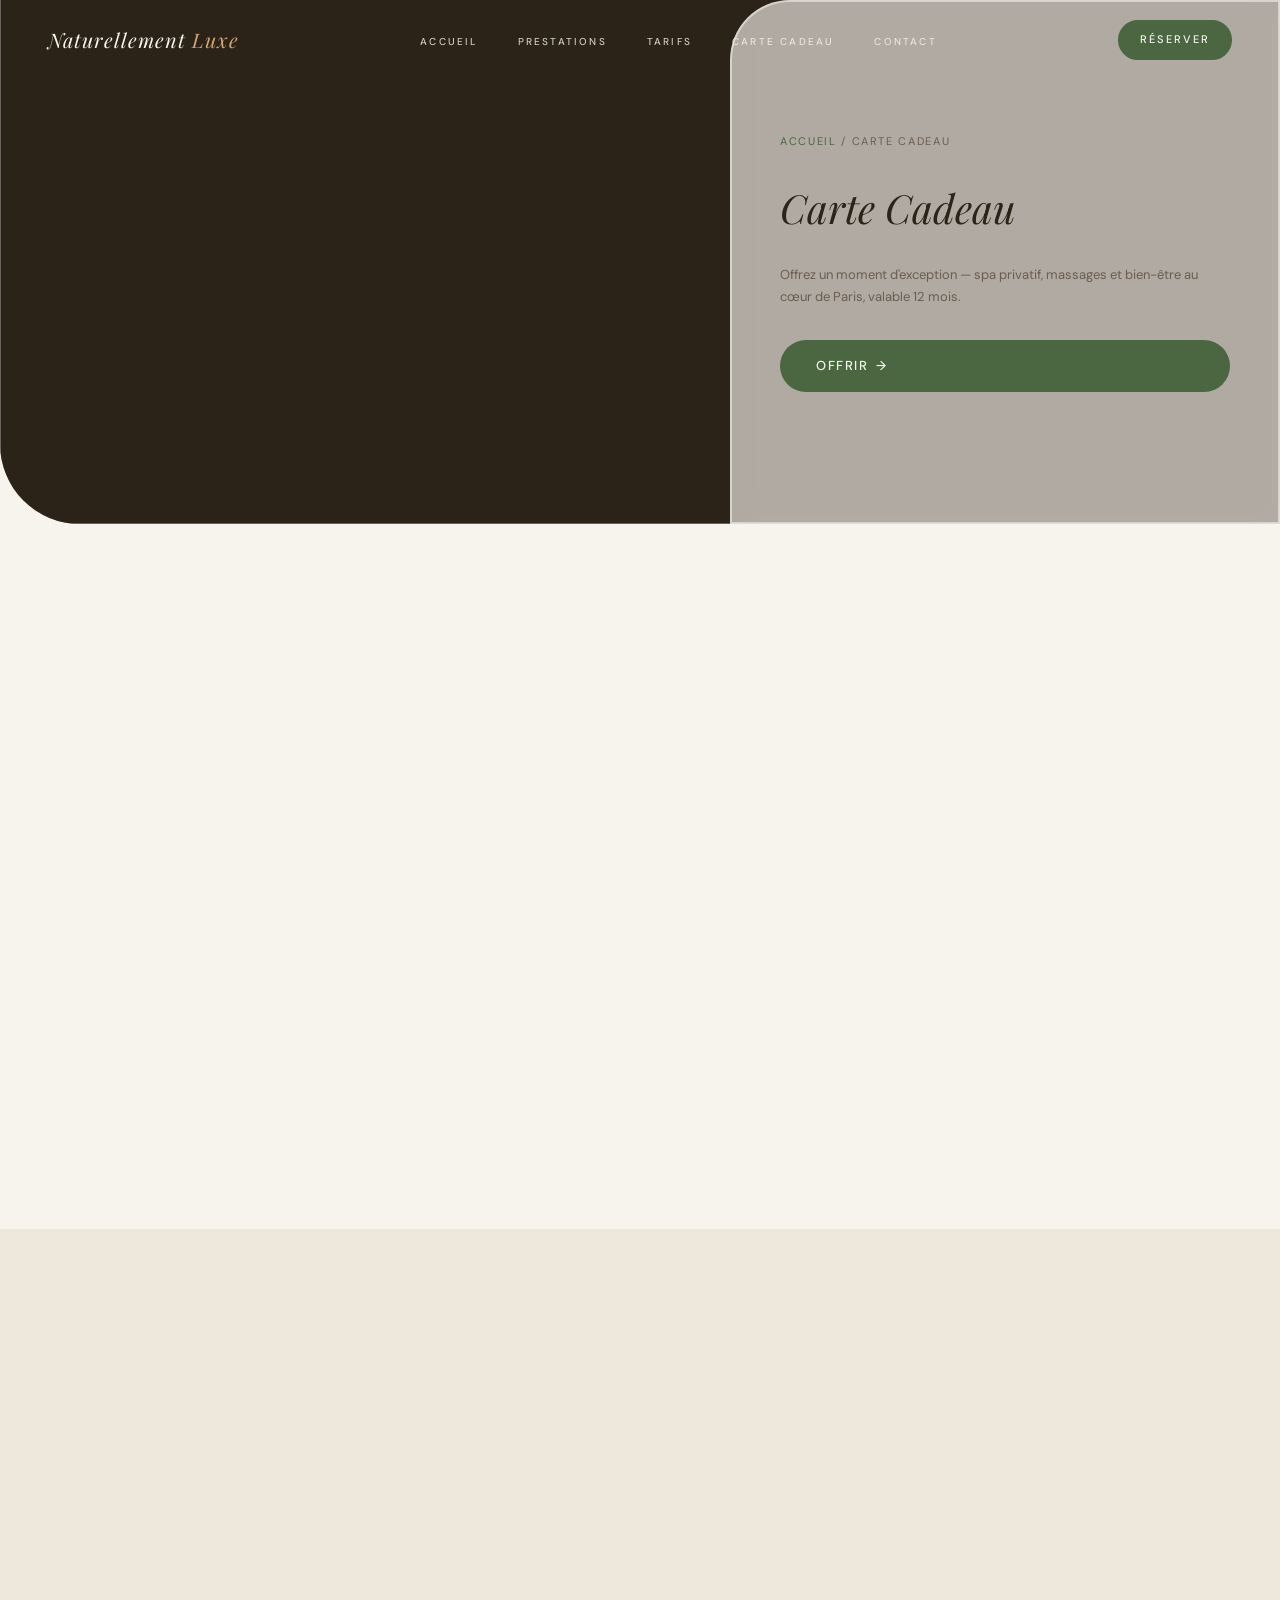
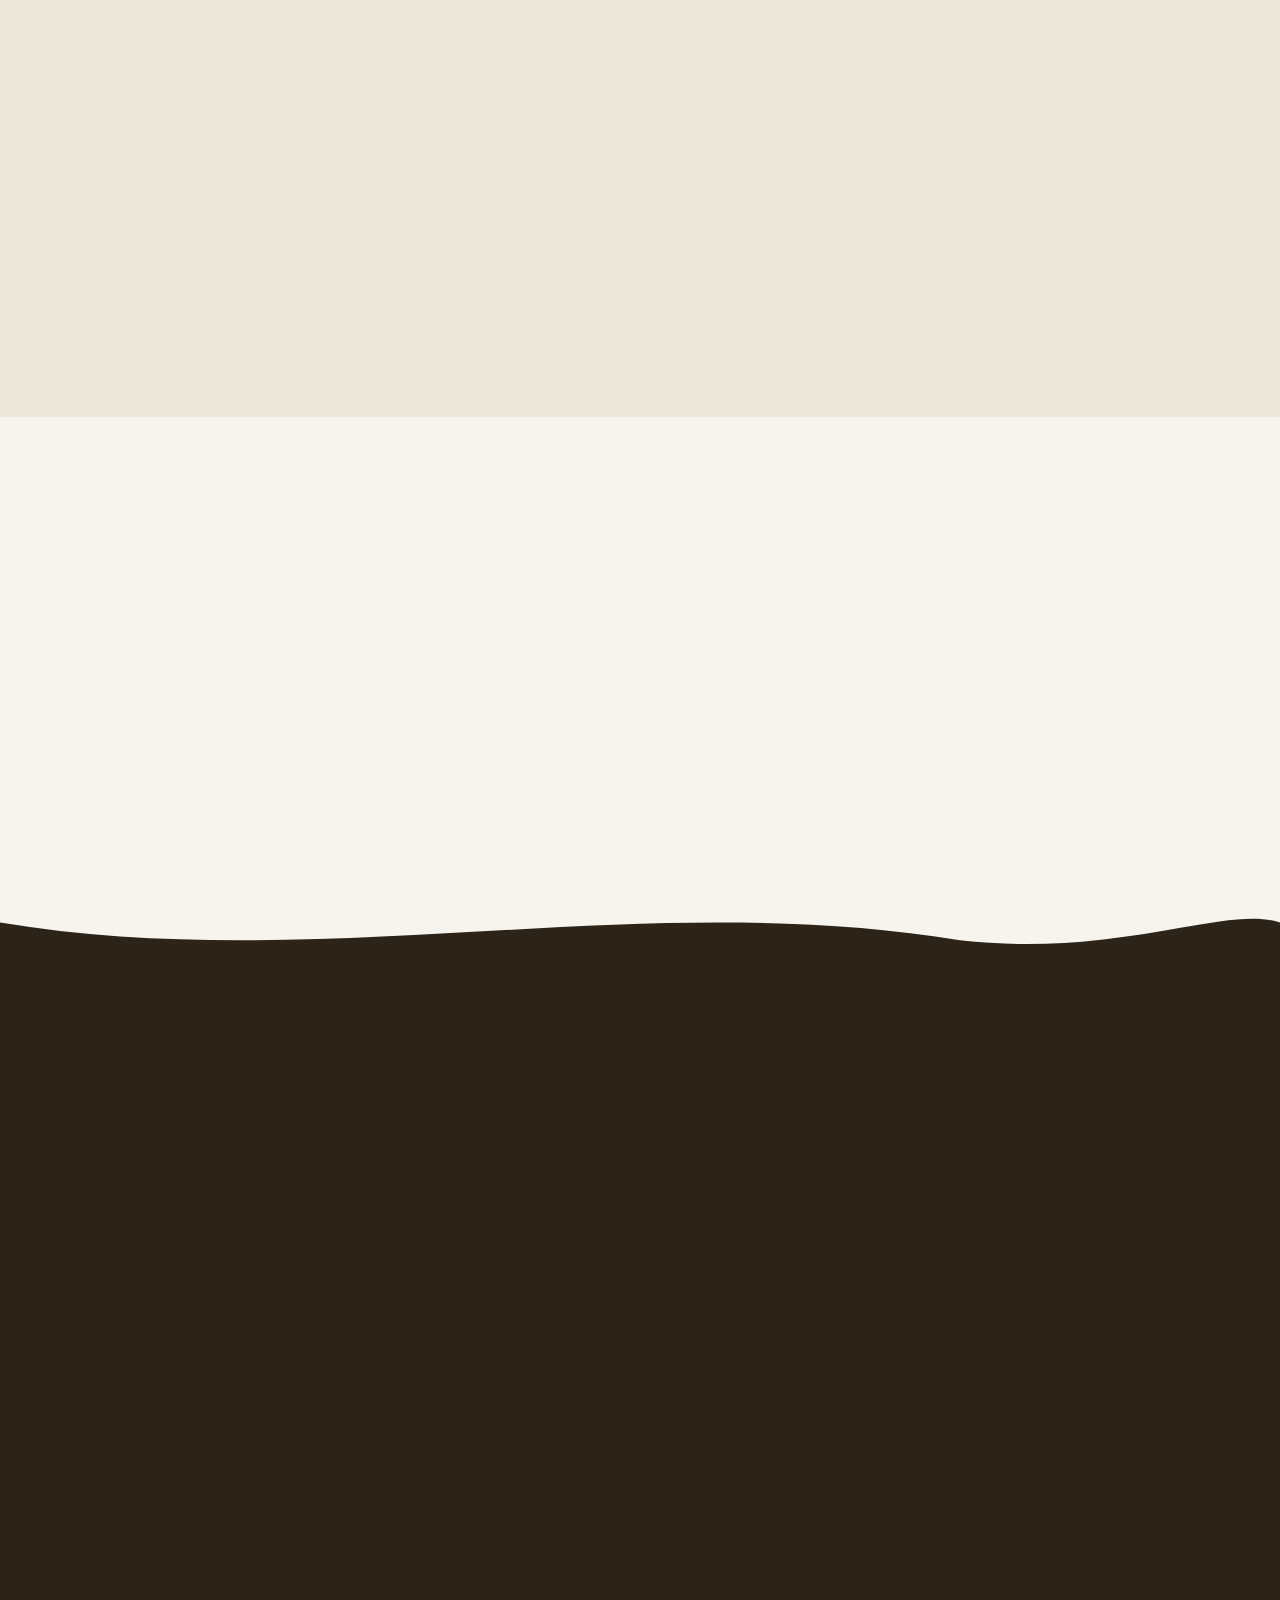
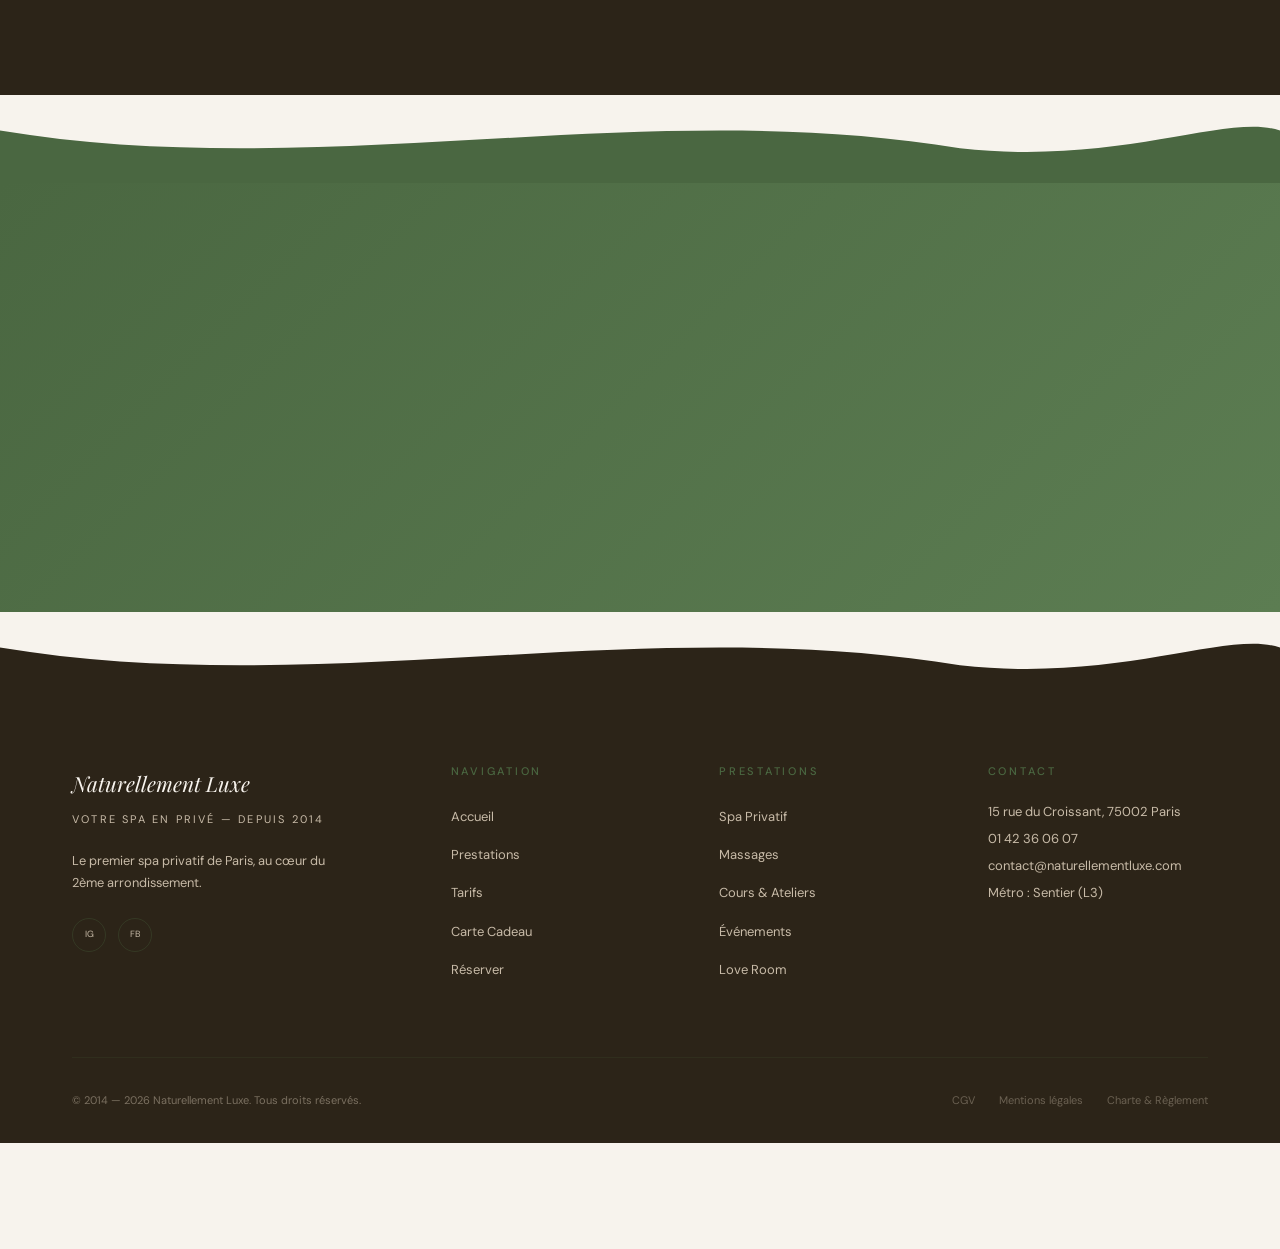
==== carte-cadeau.html @ 5acb5098 "redesign complet: charte organique/botanique Nouvelle identite visuelle: palette terreuse (vert fore" ====
<!DOCTYPE html>
<html lang="fr">
<head>
  <meta charset="UTF-8">
  <meta name="viewport" content="width=device-width, initial-scale=1.0">
  <meta name="description" content="Offrez une carte cadeau Naturellement Luxe — Spa privatif, massages et bien-être au coeur de Paris. Valable 12 mois.">
  <title>Carte Cadeau — Naturellement Luxe | Spa Privatif Paris</title>

  <link rel="stylesheet" href="css/design-system.css">
  <link rel="stylesheet" href="css/components.css">
  <link rel="stylesheet" href="css/pages/carte-cadeau.css">
  <script src="https://unpkg.com/lucide@latest"></script>
</head>
<body>

<!-- HEADER -->
<header>
  <a href="index.html" class="header-logo">Naturellement <span>Luxe</span></a>
  <nav>
    <ul class="header-nav">
      <li><a href="index.html">Accueil</a></li>
      <li><a href="prestations.html">Prestations</a></li>
      <li><a href="tarifs.html">Tarifs</a></li>
      <li><a href="carte-cadeau.html">Carte Cadeau</a></li>
      <li><a href="contact.html">Contact</a></li>
    </ul>
  </nav>
  <a href="reserver.html" class="header-cta">Réserver</a>
  <button class="burger" aria-label="Menu">
    <span></span><span></span><span></span>
  </button>
</header>

<div class="mobile-overlay"></div>
<nav class="mobile-nav">
  <button class="mobile-close">&#10005;</button>
  <a href="index.html">Accueil</a>
  <a href="prestations.html">Prestations</a>
  <a href="tarifs.html">Tarifs</a>
  <a href="carte-cadeau.html">Carte Cadeau</a>
  <a href="contact.html">Contact</a>
  <a href="reserver.html">Réserver</a>
</nav>

<main>

  <section class="page-hero">
    <img src="https://images.unsplash.com/photo-1549488344-1f9b8d2bd1f3?w=1920&q=80" alt="">
    <div class="page-hero-overlay"></div>
    <div class="page-hero-content">
      <div class="breadcrumb"><a href="index.html">Accueil</a> <span>/</span> Carte Cadeau</div>
      <h1>Carte Cadeau</h1>
      <p>Offrez un moment d'exception — spa privatif, massages et bien-être au cœur de Paris, valable 12 mois.</p>
      <a href="reserver.html" class="btn btn-primary">Offrir</a>
    </div>
  </section>

  <div class="wave-divider">
    <svg viewBox="0 0 1440 100" preserveAspectRatio="none">
      <path d="M0,40 C360,100 720,0 1080,60 C1260,80 1380,20 1440,40 L1440,100 L0,100 Z" fill="#F7F3ED"/>
    </svg>
  </div>

    <!-- ========== SECTION — OFFREZ UNE EXPERIENCE UNIQUE ========== -->
    <section class="section-gift-intro" aria-label="Offrez une expérience unique">
      <div class="gift-intro-grid">
        <div class="gift-hero-visual reveal">
          <img src="https://images.unsplash.com/photo-1549488344-1f9b8d2bd1f3?w=1000&q=80" alt="Carte cadeau Naturellement Luxe — enveloppe et bon cadeau" loading="lazy">
        </div>
        <div class="gift-intro-text reveal reveal-delay-1">
          <span class="tag">Idée cadeau</span>
          <h2>Offrez une expérience unique</h2>
          <div class="divider-gold" style="margin: var(--space-sm) 0 var(--space-md);"></div>
          <p>Faites plaisir à ceux que vous aimez en leur offrant un moment de pur bien-être dans notre Spa Privatif. La carte cadeau Naturellement Luxe est le présent idéal pour toutes les occasions : anniversaire, fêtes, remerciements ou simplement pour le plaisir d'offrir.</p>
          <p>Valable 12 mois, votre carte cadeau sera présentée dans une élégante enveloppe pour un cadeau d'exception. Elle est utilisable sur l'ensemble de nos prestations : spa privatif, massages, soins et packages complets.</p>
        </div>
      </div>
    </section>

    <!-- ========== SECTION — NOS FORMULES ========== -->
    <section class="section-formulas" aria-label="Nos formules cadeau">
      <div class="container">
      <div class="section-title reveal">
        <h2>Nos Formules</h2>
        <div class="ornament"><i data-lucide="diamond"></i></div>
        <p>Choisissez la formule qui correspond le mieux à vos envies</p>
      </div>

      <div class="formulas-grid">
        <div class="formula-card reveal reveal-delay-1">
          <i data-lucide="gift" class="formula-icon"></i>
          <h3>Montant Libre</h3>
          <div class="divider-gold-sm"></div>
          <p class="formula-desc">Choisissez le montant de votre choix</p>
          <div class="formula-price">flexible</div>
          <a href="#commander" class="btn-outline">Choisir</a>
        </div>

        <div class="formula-card reveal reveal-delay-2">
          <i data-lucide="sparkles" class="formula-icon"></i>
          <h3>Prestation au Choix</h3>
          <div class="divider-gold-sm"></div>
          <p class="formula-desc">Offrez une prestation spécifique</p>
          <div class="formula-price">à partir de 60&#8364;</div>
          <a href="#commander" class="btn-outline">Choisir</a>
        </div>

        <div class="formula-card featured reveal reveal-delay-3">
          <div class="formula-badge">Populaire</div>
          <i data-lucide="crown" class="formula-icon"></i>
          <h3>Package Complet</h3>
          <div class="divider-gold-sm"></div>
          <p class="formula-desc">L'expérience complète spa + massage</p>
          <div class="formula-price">à partir de 250&#8364;</div>
          <a href="#commander" class="btn-dark">Choisir</a>
        </div>
      </div>
      </div>
    </section>

    <!-- ========== SECTION — COMMENT CA MARCHE ========== -->
    <section class="section-process" aria-label="Comment ça marche">
      <div class="container">
      <div class="section-title reveal">
        <h2>Comment ça marche ?</h2>
        <div class="ornament"><i data-lucide="diamond"></i></div>
      </div>

      <div class="process-steps">
        <div class="process-step reveal reveal-delay-1">
          <i data-lucide="mouse-pointer-click" class="step-icon"></i>
          <h3>Choisissez votre formule</h3>
          <p>Sélectionnez le montant libre, une prestation spécifique ou un package complet selon vos envies.</p>
        </div>

        <div class="process-step reveal reveal-delay-2">
          <i data-lucide="credit-card" class="step-icon"></i>
          <h3>Personnalisez votre message</h3>
          <p>Ajoutez un message personnel pour rendre votre cadeau encore plus unique et mémorable.</p>
        </div>

        <div class="process-step reveal reveal-delay-3">
          <i data-lucide="heart" class="step-icon"></i>
          <h3>Offrez le bonheur</h3>
          <p>Recevez votre carte cadeau par email instantanément ou dans une élégante enveloppe par courrier.</p>
        </div>
      </div>
      </div>
    </section>

    <div class="wave-divider">
      <svg viewBox="0 0 1440 100" preserveAspectRatio="none">
        <path d="M0,40 C360,100 720,0 1080,60 C1260,80 1380,20 1440,40 L1440,100 L0,100 Z" fill="#2C2418"/>
      </svg>
    </div>

    <!-- ========== SECTION — FORMULAIRE DE COMMANDE ========== -->
    <section class="section-gift-form" id="commander" aria-label="Commander une carte cadeau">
      <div class="container">
      <div class="section-title reveal">
        <h2>Commander votre Carte Cadeau</h2>
        <div class="ornament"><i data-lucide="diamond"></i></div>
        <p>Remplissez le formulaire ci-dessous pour offrir un moment d'exception</p>
      </div>

      <form class="gift-form reveal" action="#" method="post" novalidate>
        <div class="form-group">
          <label for="destinataire-nom">Nom du destinataire</label>
          <input type="text" id="destinataire-nom" name="destinataire_nom" placeholder="Prénom et nom du destinataire" required>
        </div>

        <div class="form-group">
          <label for="destinataire-email">Email du destinataire</label>
          <input type="email" id="destinataire-email" name="destinataire_email" placeholder="email@exemple.com" required>
        </div>

        <div class="form-group">
          <label for="formule">Montant / Prestation</label>
          <select id="formule" name="formule" required>
            <option value="" disabled selected>Choisissez une formule</option>
            <option value="montant-libre">Montant Libre</option>
            <option value="prestation-choix">Prestation au Choix — à partir de 60&#8364;</option>
            <option value="package-complet">Package Complet — à partir de 250&#8364;</option>
          </select>
        </div>

        <div class="form-group">
          <label for="message">Message personnalisé</label>
          <textarea id="message" name="message" rows="5" placeholder="Votre message pour le destinataire..."></textarea>
        </div>

        <div class="form-group">
          <label>Mode de livraison</label>
          <div class="radio-group">
            <label class="radio-label">
              <input type="radio" name="livraison" value="email" checked>
              <span class="radio-custom"></span>
              <span class="radio-text">Envoi par email (instantané)</span>
            </label>
            <label class="radio-label">
              <input type="radio" name="livraison" value="physique">
              <span class="radio-custom"></span>
              <span class="radio-text">Enveloppe par courrier postal</span>
            </label>
          </div>
        </div>

        <div class="form-group">
          <label for="expediteur-nom">Votre nom</label>
          <input type="text" id="expediteur-nom" name="expediteur_nom" placeholder="Votre prénom et nom" required>
        </div>

        <div class="form-group">
          <label for="expediteur-email">Votre email</label>
          <input type="email" id="expediteur-email" name="expediteur_email" placeholder="votre-email@exemple.com" required>
        </div>

        <button type="submit" class="btn-primary btn-full">Commander la Carte Cadeau</button>
      </form>
      </div>
    </section>

    <!-- ========== SECTION — FAQ ========== -->
    <section class="section-faq" aria-label="Questions fréquentes">
      <div class="container">
      <div class="section-title reveal">
        <h2>Questions Fréquentes</h2>
        <div class="ornament"><i data-lucide="diamond"></i></div>
      </div>

      <div class="faq-list reveal">
        <div class="accordion-item">
          <button class="accordion-header" aria-expanded="false">
            <span>Quelle est la validité de la carte cadeau ?</span>
            <span class="accordion-icon">+</span>
          </button>
          <div class="accordion-content">
            <p>La carte cadeau Naturellement Luxe est valable 12 mois à compter de sa date d'achat. Passé ce délai, elle ne pourra plus être utilisée ni remboursée.</p>
          </div>
        </div>

        <div class="accordion-item">
          <button class="accordion-header" aria-expanded="false">
            <span>Comment utiliser la carte cadeau ?</span>
            <span class="accordion-icon">+</span>
          </button>
          <div class="accordion-content">
            <p>Pour utiliser votre carte cadeau, il vous suffit de nous contacter au 01 42 36 06 07 ou par email en communiquant le numéro de votre bon cadeau. Nous vous aiderons à réserver le créneau de votre choix.</p>
          </div>
        </div>

        <div class="accordion-item">
          <button class="accordion-header" aria-expanded="false">
            <span>Peut-on cumuler plusieurs cartes ?</span>
            <span class="accordion-icon">+</span>
          </button>
          <div class="accordion-content">
            <p>Oui, il est tout à fait possible de cumuler plusieurs cartes cadeaux lors d'une même réservation. Les montants seront additionnés pour couvrir le total de votre prestation.</p>
          </div>
        </div>

        <div class="accordion-item">
          <button class="accordion-header" aria-expanded="false">
            <span>La carte est-elle remboursable ?</span>
            <span class="accordion-icon">+</span>
          </button>
          <div class="accordion-content">
            <p>Non, les cartes cadeaux ne sont ni remboursables ni échangeables contre leur valeur en espèces. Elles sont cependant transférables à un tiers.</p>
          </div>
        </div>

        <div class="accordion-item">
          <button class="accordion-header" aria-expanded="false">
            <span>Quels modes de livraison ?</span>
            <span class="accordion-icon">+</span>
          </button>
          <div class="accordion-content">
            <p>Deux modes de livraison sont disponibles : l'envoi par email de manière instantanée, idéal pour les cadeaux de dernière minute, ou l'envoi par courrier postal dans une élégante enveloppe pour un effet surprise garanti.</p>
          </div>
        </div>

        <div class="accordion-item">
          <button class="accordion-header" aria-expanded="false">
            <span>Peut-on choisir une prestation spécifique ?</span>
            <span class="accordion-icon">+</span>
          </button>
          <div class="accordion-content">
            <p>Oui, toutes les prestations de notre carte sont disponibles avec la carte cadeau : spa privatif, massages, soins du visage, packages duo et événements. Le destinataire pourra choisir librement lors de sa réservation.</p>
          </div>
        </div>
      </div>
      </div>
    </section>

    <div class="wave-divider">
      <svg viewBox="0 0 1440 100" preserveAspectRatio="none">
        <path d="M0,40 C360,100 720,0 1080,60 C1260,80 1380,20 1440,40 L1440,100 L0,100 Z" fill="#4A6741"/>
      </svg>
    </div>

    <!-- ========== CTA RESERVATION ========== -->
    <section class="section-cta" aria-label="Réserver maintenant">
      <div class="reveal">
        <h2>Prêt pour votre moment de détente ?</h2>
        <p>Réservez dès maintenant votre créneau en toute simplicité. Votre parenthèse de bien-être vous attend.</p>
        <a href="reserver.html" class="btn-dark">Réserver maintenant</a>
      </div>
    </section>

    <div class="wave-divider">
      <svg viewBox="0 0 1440 100" preserveAspectRatio="none">
        <path d="M0,40 C360,100 720,0 1080,60 C1260,80 1380,20 1440,40 L1440,100 L0,100 Z" fill="#2C2418"/>
      </svg>
    </div>
  </main>

<!-- FOOTER -->
<footer>
  <div class="container">
    <div class="footer-grid">
      <div class="footer-brand">
        <span class="brand-name">Naturellement Luxe</span>
        <span class="brand-tagline">Votre Spa en Privé — Depuis 2014</span>
        <p>Le premier spa privatif de Paris, au cœur du 2ème arrondissement.</p>
        <div class="footer-social">
          <a href="https://instagram.com/SPAPRIVATIF" target="_blank" rel="noopener">IG</a>
          <a href="https://www.facebook.com/pages/Naturellement-Luxe/413988392021026" target="_blank" rel="noopener">FB</a>
        </div>
      </div>
      <div class="footer-col">
        <h4>Navigation</h4>
        <ul>
          <li><a href="index.html">Accueil</a></li>
          <li><a href="prestations.html">Prestations</a></li>
          <li><a href="tarifs.html">Tarifs</a></li>
          <li><a href="carte-cadeau.html">Carte Cadeau</a></li>
          <li><a href="reserver.html">Réserver</a></li>
        </ul>
      </div>
      <div class="footer-col">
        <h4>Prestations</h4>
        <ul>
          <li><a href="prestation-spa.html">Spa Privatif</a></li>
          <li><a href="prestation-massage.html">Massages</a></li>
          <li><a href="prestation-cours.html">Cours & Ateliers</a></li>
          <li><a href="prestation-events.html">Événements</a></li>
          <li><a href="prestation-loveroom.html">Love Room</a></li>
        </ul>
      </div>
      <div class="footer-col">
        <h4>Contact</h4>
        <div class="footer-contact">
          <span>15 rue du Croissant, 75002 Paris</span>
          <a href="tel:+33142360607">01 42 36 06 07</a>
          <a href="mailto:contact@naturellementluxe.com">contact@naturellementluxe.com</a>
          <span>Métro : Sentier (L3)</span>
        </div>
      </div>
    </div>
    <div class="footer-bottom">
      <p>&copy; 2014 — 2026 Naturellement Luxe. Tous droits réservés.</p>
      <div class="footer-bottom-links">
        <a href="#">CGV</a>
        <a href="#">Mentions légales</a>
        <a href="#">Charte & Règlement</a>
      </div>
    </div>
  </div>
</footer>

<script src="js/main.js"></script>
<script src="js/animations.js"></script>
<script>lucide.createIcons();</script>
</body>
</html>
---- css/design-system.css ----
@import url('https://fonts.googleapis.com/css2?family=Playfair+Display:ital,wght@0,400;0,700;1,400;1,700&family=Cormorant+Garamond:ital,wght@0,400;0,600;1,400&family=DM+Sans:wght@300;400;500;700&display=swap');

/* ============================================
   DESIGN SYSTEM — Naturellement Luxe Botanique
   Palette organique, reset, typo, reveal
   ============================================ */

:root {
  /* Palette botanique */
  --fond-principal:    #F7F3ED;
  --fond-secondaire:   #EDE7DC;
  --primaire:          #4A6741;
  --secondaire:        #C17C4E;
  --accent:            #D4A574;
  --texte-principal:   #2C2418;
  --texte-secondaire:  #6B5D4F;
  --fond-sombre:       #2C2418;
  --bordure:           #C8BBA8;
  --hover:             #5C7D52;
  --blanc:             #FFFFFF;

  /* Anciens alias pour compatibilite interne */
  --noir:    #2C2418;
  --charbon: #352E22;
  --bronze:  #6B5D4F;
  --chene:   #4A6741;
  --miel:    #D4A574;
  --sable:   #C8BBA8;
  --creme:   #F7F3ED;
  --craie:   #F7F3ED;

  /* Typo */
  --font-heading: 'Playfair Display', Georgia, serif;
  --font-serif:   'Cormorant Garamond', Georgia, serif;
  --font-sans:    'DM Sans', sans-serif;

  /* Tailles */
  --text-xs:   0.6875rem;
  --text-sm:   0.8125rem;
  --text-base: 1rem;
  --text-lg:   1.125rem;
  --text-xl:   1.375rem;
  --text-2xl:  1.75rem;
  --text-3xl:  2.5rem;
  --text-4xl:  3.5rem;
  --text-hero: clamp(3.5rem, 7vw, 6.5rem);

  /* Espacements */
  --space-xs:  0.5rem;
  --space-sm:  1rem;
  --space-md:  2rem;
  --space-lg:  4rem;
  --space-xl:  7rem;
  --space-2xl: 10rem;

  /* Rayons — style organique arrondi */
  --radius-sm:   12px;
  --radius-md:   20px;
  --radius-lg:   24px;
  --radius-xl:   40px;
  --radius-pill:  50px;
  --radius-card:  24px;

  /* Glassmorphism botanique */
  --glass-bg: rgba(247, 243, 237, 0.65);
  --glass-border: 2px solid rgba(255, 255, 255, 0.5);
  --glass-blur: 12px;

  /* Ombres douces et chaudes */
  --shadow-sm:   0 4px 20px rgba(44, 36, 24, 0.06);
  --shadow-md:   0 8px 32px rgba(44, 36, 24, 0.08);
  --shadow-lg:   0 20px 60px rgba(44, 36, 24, 0.12);
  --shadow-glow: 0 0 40px rgba(74, 103, 65, 0.12);

  /* Transitions */
  --ease-out: cubic-bezier(0.4, 0, 0.2, 1);
  --transition: all 0.4s cubic-bezier(0.4, 0, 0.2, 1);
  --transition-slow: all 0.6s cubic-bezier(0.4, 0, 0.2, 1);
}

/* ---- Reset ---- */
*, *::before, *::after { box-sizing: border-box; margin: 0; padding: 0; }
html { scroll-behavior: smooth; -webkit-font-smoothing: antialiased; }
body {
  font-family: var(--font-sans);
  font-size: var(--text-base);
  font-weight: 400;
  line-height: 1.8;
  background: var(--fond-principal);
  color: var(--texte-secondaire);
  overflow-x: hidden;
}
h1, h2, h3, h4 { font-family: var(--font-heading); font-weight: 400; line-height: 1.15; }
h1, h2, h3 { font-style: italic; }
h1 em, h2 em { font-style: italic; color: var(--primaire); }
h1 { font-size: var(--text-hero); }
h2 { font-size: var(--text-3xl); }
h3 { font-size: var(--text-2xl); }
p { line-height: 1.85; font-weight: 400; }
a { text-decoration: none; color: inherit; transition: var(--transition); }
img { max-width: 100%; display: block; }
ul, ol { list-style: none; }

::selection { background: var(--primaire); color: var(--fond-principal); }
::-webkit-scrollbar { width: 5px; }
::-webkit-scrollbar-track { background: var(--fond-sombre); }
::-webkit-scrollbar-thumb { background: var(--primaire); border-radius: 3px; }

/* ---- Reveal animations ---- */
.reveal     { opacity: 0; transform: translateY(30px); transition: opacity 0.8s ease, transform 0.8s var(--ease-out); }
.reveal.visible { opacity: 1; transform: translateY(0); }
.reveal-left  { opacity: 0; transform: translateX(-40px); transition: opacity 0.8s ease, transform 0.8s var(--ease-out); }
.reveal-left.visible  { opacity: 1; transform: translateX(0); }
.reveal-right { opacity: 0; transform: translateX(40px); transition: opacity 0.8s ease, transform 0.8s var(--ease-out); }
.reveal-right.visible { opacity: 1; transform: translateX(0); }
.reveal-delay-1 { transition-delay: 0.1s; }
.reveal-delay-2 { transition-delay: 0.2s; }
.reveal-delay-3 { transition-delay: 0.3s; }
.reveal-delay-4 { transition-delay: 0.4s; }
.reveal-delay-5 { transition-delay: 0.5s; }

/* Parallax */
[data-speed] { will-change: transform; }

/* ---- Wave Dividers ---- */
.wave-divider { line-height: 0; overflow: hidden; position: relative; z-index: 2; }
.wave-divider svg { display: block; width: 100%; height: auto; }
.wave-divider-flip { transform: scaleY(-1); }

/* ---- Botanical Decorations ---- */
.botanical-deco {
  position: absolute;
  opacity: 0.08;
  pointer-events: none;
  z-index: 0;
}
.botanical-deco svg { width: 100%; height: 100%; }

/* ---- Keyframes ---- */
@keyframes fadeUp { from { opacity: 0; transform: translateY(25px); } to { opacity: 1; transform: translateY(0); } }
@keyframes fadeDown { from { opacity: 0; transform: translateY(-15px); } to { opacity: 1; transform: translateY(0); } }
@keyframes fadeIn { from { opacity: 0; } to { opacity: 1; } }
@keyframes scrollLine {
  0%   { transform: scaleY(0); transform-origin: top; }
  50%  { transform: scaleY(1); transform-origin: top; }
  51%  { transform: scaleY(1); transform-origin: bottom; }
  100% { transform: scaleY(0); transform-origin: bottom; opacity: 0; }
}
---- css/components.css ----
/* ============================================
   COMPONENTS — Naturellement Luxe Botanique
   Tous les composants partages
   ============================================ */

/* ============================ CONTAINER ============================ */
.container { max-width: 1200px; margin: 0 auto; padding: 0 var(--space-md); }

/* ============================ SECTION TITLE (reutilisable) ============================ */
.section-title { text-align: center; max-width: 700px; margin: 0 auto var(--space-lg); }
.section-title h2 { margin-bottom: var(--space-sm); color: var(--texte-principal); }
.section-title p { color: var(--texte-secondaire); }

.ornament {
  display: flex;
  justify-content: center;
  margin: var(--space-sm) auto;
  opacity: 0.6;
}
.ornament i, .ornament svg {
  width: 16px; height: 16px;
  stroke: var(--primaire); stroke-width: 1.5;
}

.section-label {
  font-family: var(--font-sans);
  font-size: var(--text-xs);
  font-weight: 500;
  letter-spacing: 0.3em;
  text-transform: uppercase;
  color: var(--primaire);
  display: block;
  margin-bottom: 1rem;
}

.section-header { text-align: center; margin-bottom: 3rem; }

.divider { width: 40px; height: 2px; background: var(--primaire); margin: 1.5rem 0; border-radius: 1px; }
.divider-gold { width: 40px; height: 2px; background: var(--primaire); margin: 1.5rem 0; border-radius: 1px; }
.divider-gold-sm { width: 40px; height: 2px; background: var(--primaire); margin: var(--space-sm) auto; border-radius: 1px; }

/* ============================ HEADER ============================ */
header {
  position: fixed; top: 0; left: 0;
  width: 100%; z-index: 100;
  padding: 1.25rem 3rem;
  display: flex; align-items: center; justify-content: space-between;
  background: transparent;
  transition: background 0.5s ease, padding 0.4s ease, backdrop-filter 0.5s ease;
  border-bottom: 1px solid transparent;
}
header.scrolled {
  background: rgba(247, 243, 237, 0.92);
  backdrop-filter: blur(16px); -webkit-backdrop-filter: blur(16px);
  padding: 0.85rem 3rem;
  border-bottom: 1px solid rgba(200, 187, 168, 0.3);
}
.header-logo { font-family: var(--font-heading); font-size: 1.25rem; font-weight: 400; font-style: italic; letter-spacing: 0.05em; color: var(--fond-principal); }
.header-logo span { color: var(--accent); }
header.scrolled .header-logo { color: var(--primaire); }
header.scrolled .header-logo span { color: var(--secondaire); }
.header-nav { display: flex; align-items: center; gap: 2.5rem; list-style: none; }
.header-nav a {
  font-family: var(--font-sans); font-size: 10px; font-weight: 500;
  letter-spacing: 0.22em; text-transform: uppercase;
  color: rgba(247,243,237,0.8); position: relative; padding-bottom: 4px;
}
header.scrolled .header-nav a { color: var(--texte-secondaire); }
.header-nav a::after {
  content: ''; position: absolute; bottom: 0; left: 50%;
  width: 0; height: 1.5px; background: var(--primaire);
  transition: width 0.35s ease, left 0.35s ease;
}
.header-nav a:hover, .header-nav a.active { color: var(--fond-principal); }
header.scrolled .header-nav a:hover, header.scrolled .header-nav a.active { color: var(--primaire); }
.header-nav a:hover::after, .header-nav a.active::after { width: 100%; left: 0; }
.header-cta {
  font-family: var(--font-sans); font-size: 11px; font-weight: 500;
  letter-spacing: 0.18em; text-transform: uppercase;
  color: var(--fond-principal); background: var(--primaire);
  border: 2px solid var(--primaire);
  padding: 8px 20px; border-radius: var(--radius-pill);
  transition: var(--transition); text-decoration: none;
}
.header-cta:hover { background: var(--hover); border-color: var(--hover); color: var(--fond-principal); transform: translateY(-2px); box-shadow: 0 6px 20px rgba(74, 103, 65, 0.25); }

/* Burger + Mobile Nav */
.burger { display: none; flex-direction: column; gap: 5px; cursor: pointer; background: none; border: none; }
.burger span { display: block; width: 24px; height: 1px; background: var(--fond-principal); transition: var(--transition); }
header.scrolled .burger span { background: var(--texte-principal); }
.mobile-nav {
  position: fixed; top: 0; right: -100%;
  width: min(320px, 85vw); height: 100vh;
  background: var(--fond-sombre); border-left: 1px solid rgba(74,103,65,0.15);
  z-index: 200; display: flex; flex-direction: column; justify-content: center;
  padding: 3rem 2.5rem; transition: right 0.45s cubic-bezier(0.4,0,0.2,1);
}
.mobile-nav.open { right: 0; }
.mobile-nav a {
  font-family: var(--font-heading); font-size: 2rem; font-weight: 400; font-style: italic;
  color: var(--fond-principal); display: block; padding: 0.6rem 0;
  border-bottom: 1px solid rgba(74,103,65,0.15);
  transition: color 0.3s ease, padding-left 0.3s ease;
}
.mobile-nav a:hover { color: var(--accent); padding-left: 0.5rem; }
.mobile-close {
  position: absolute; top: 1.5rem; right: 1.5rem;
  background: none; border: none; color: var(--bordure); font-size: 1.5rem; cursor: pointer;
}
.mobile-overlay {
  position: fixed; inset: 0; background: rgba(44,36,24,0.7);
  z-index: 199; opacity: 0; pointer-events: none; transition: opacity 0.45s ease;
}
.mobile-overlay.visible { opacity: 1; pointer-events: all; }

/* ============================ BOUTONS — Style pill botanique ============================ */
.btn {
  display: inline-flex; align-items: center; gap: 8px;
  font-family: var(--font-sans); font-size: 0.8125rem; font-weight: 500;
  letter-spacing: 0.12em; text-transform: uppercase;
  padding: 14px 36px; cursor: pointer;
  border: none; border-radius: var(--radius-pill);
  transition: var(--transition); text-decoration: none; outline: none;
}

/* Primaire — fond vert foret */
.btn-primary {
  display: inline-flex; align-items: center; gap: 8px;
  font-family: var(--font-sans); font-size: 0.8125rem; font-weight: 500;
  letter-spacing: 0.12em; text-transform: uppercase;
  padding: 14px 36px; cursor: pointer;
  border: none; border-radius: var(--radius-pill);
  transition: var(--transition); text-decoration: none;
  background: var(--primaire); color: var(--fond-principal);
}
.btn-primary::after { content: '\2192'; transition: transform 0.3s ease; }
.btn-primary:hover { background: var(--hover); transform: translateY(-2px); box-shadow: 0 6px 20px rgba(74, 103, 65, 0.25); }
.btn-primary:hover::after { transform: translateX(4px); }

/* Outline — bordure verte */
.btn-outline {
  display: inline-flex; align-items: center; gap: 8px;
  font-family: var(--font-sans); font-size: 0.8125rem; font-weight: 500;
  letter-spacing: 0.12em; text-transform: uppercase;
  padding: 14px 36px; cursor: pointer;
  border: 1.5px solid var(--primaire); border-radius: var(--radius-pill);
  transition: var(--transition); text-decoration: none;
  background: transparent; color: var(--primaire);
}
.btn-outline:hover { background: var(--primaire); color: var(--fond-principal); border-color: var(--primaire); }

/* Outline sur fond clair */
.btn-outline-dark { background: transparent; color: var(--primaire); border-color: var(--primaire); }
.btn-outline-dark:hover { background: var(--primaire); color: var(--fond-principal); border-color: var(--primaire); }

/* Dark — bouton sur fond sombre */
.btn-dark {
  display: inline-flex; align-items: center; gap: 8px;
  font-family: var(--font-sans); font-size: 0.8125rem; font-weight: 500;
  letter-spacing: 0.12em; text-transform: uppercase;
  padding: 14px 36px; cursor: pointer;
  border: none; border-radius: var(--radius-pill);
  transition: var(--transition); text-decoration: none;
  background: var(--accent); color: var(--texte-principal);
}
.btn-dark:hover { background: var(--secondaire); color: var(--fond-principal); transform: translateY(-2px); box-shadow: 0 6px 20px rgba(193, 124, 78, 0.25); }

/* Section CTA .btn-dark override */
.section-cta .btn-dark { background: var(--fond-sombre); color: var(--fond-principal); }
.section-cta .btn-dark:hover { background: var(--fond-principal); color: var(--fond-sombre); }

/* Ghost — lien discret avec fleche */
.btn-ghost {
  background: none; border: none; color: var(--primaire); padding: 0;
  font-family: var(--font-sans); font-size: var(--text-sm); font-weight: 500;
  letter-spacing: 0.15em; text-transform: uppercase;
  cursor: pointer; transition: var(--transition); text-decoration: none;
  display: inline-flex; align-items: center; gap: 8px;
}
.btn-ghost:hover { color: var(--hover); }

/* Small — tarifs */
.btn-sm { font-size: 0.75rem; padding: 10px 18px; letter-spacing: 0.1em; }
.btn-outline.btn-sm { border-color: var(--primaire); color: var(--primaire); }
.btn-outline.btn-sm:hover { background: var(--primaire); color: var(--fond-principal); border-color: var(--primaire); }

/* Full width */
.btn-full { width: 100%; display: flex; justify-content: center; }

/* Stepper buttons */
.btn-back { background: transparent; color: var(--bordure); border: 1.5px solid var(--bordure); border-radius: var(--radius-pill); }
.btn-back:hover { border-color: var(--primaire); color: var(--primaire); }
.btn-continue { background: var(--primaire); color: var(--fond-principal); border: none; border-radius: var(--radius-pill); }
.btn-continue:disabled { opacity: 0.4; cursor: not-allowed; pointer-events: none; }

/* ============================ TAG ============================ */
.tag {
  display: inline-block;
  font-family: var(--font-sans); font-size: 9px; font-weight: 500;
  letter-spacing: 0.18em; text-transform: uppercase;
  background: var(--secondaire); color: var(--fond-principal);
  padding: 6px 14px; border-radius: var(--radius-pill);
}

/* ============================ CARD UNIFIE ============================ */
.card {
  background: var(--blanc); border-radius: var(--radius-card);
  overflow: hidden; transition: var(--transition-slow);
  box-shadow: var(--shadow-sm); text-decoration: none; display: block;
  border: 1px solid var(--bordure);
}
.card:hover { transform: translateY(-6px); box-shadow: var(--shadow-lg); }

.card-link {
  text-decoration: none; color: inherit; display: block;
  height: 100%;
}
.card-image {
  overflow: hidden; aspect-ratio: 4/3; position: relative;
  border-radius: var(--radius-lg) var(--radius-lg) 0 0;
}
.card-image img {
  width: 100%; height: 100%; object-fit: cover;
  filter: brightness(0.9) saturate(0.9);
  transition: transform 0.7s ease, filter 0.5s ease;
}
.card:hover .card-image img { transform: scale(1.06); filter: brightness(0.95) saturate(1); }
.card-image .tag { position: absolute; top: 1rem; left: 1rem; z-index: 2; }

.card .card-body { padding: 1.75rem 1.5rem 2rem; }
.card .card-body h3 { font-family: var(--font-serif); font-size: 1.4rem; font-weight: 400; color: var(--texte-principal); margin-bottom: 0.75rem; font-style: normal; }
.card .card-body p { font-size: var(--text-sm); color: var(--texte-secondaire); line-height: 1.7; margin-bottom: 1.25rem; }

.card-icon { width: 40px; height: 40px; stroke: var(--primaire); stroke-width: 1.2; margin-bottom: var(--space-sm); display: block; }
.card-price { font-family: var(--font-serif); font-size: var(--text-xl); color: var(--secondaire); font-weight: 400; margin-bottom: var(--space-sm); }

/* Card featured */
.card.card-featured { border: 2px solid var(--primaire); box-shadow: var(--shadow-glow); }

/* ============================ HERO ============================ */
.hero {
  position: relative; height: 100vh; min-height: 700px;
  display: flex; align-items: center; justify-content: center;
  overflow: hidden; background: var(--fond-sombre);
  border-radius: 0 0 80px 0;
  margin-top: -106px; z-index: 1;
}
.hero-video { position: absolute; inset: 0; width: 100%; height: 100%; object-fit: cover; opacity: 0.5; }
.hero-bg-img { position: absolute; inset: 0; width: 100%; height: 100%; object-fit: cover; opacity: 0.4; filter: saturate(0.6); }
.hero-overlay { position: absolute; inset: 0; background-color: rgba(44,36,24,0.4); z-index: 1; }
.hero-content { position: relative; z-index: 2; text-align: center; max-width: 900px; padding: 0 2rem; padding-top: 106px; }
.hero-tag {
  display: inline-block; font-family: var(--font-sans); font-size: 10px; font-weight: 500;
  letter-spacing: 0.4em; text-transform: uppercase; color: var(--accent);
  margin-bottom: 2rem; opacity: 0; animation: fadeDown 1s ease 0.3s forwards;
}
.hero h1 { color: #fff; font-weight: 400; font-size: clamp(2.5rem, 5vw, 3rem); line-height: 1.4; margin-bottom: 1.5rem; opacity: 0; animation: fadeUp 1s ease 0.6s forwards; }
.hero-subtitle { font-size: 0.9rem; font-weight: 300; letter-spacing: 0.08em; color: rgba(212, 165, 116, 0.85); margin-bottom: 3rem; opacity: 0; animation: fadeUp 1s ease 0.9s forwards; }
.hero-buttons { display: flex; gap: 1.25rem; justify-content: center; flex-wrap: wrap; margin-bottom: 3rem; opacity: 0; animation: fadeUp 1s ease 1.1s forwards; }
.hero-price { display: inline-flex; align-items: baseline; gap: 4px; padding: 0.5rem 1rem; opacity: 0; animation: fadeUp 0.8s ease 1.4s forwards; }
.hero-price .price-from, .hero-price .price-unit { font-family: var(--font-sans); font-size: 1.25rem; color: #fff; letter-spacing: 0.05em; }
.hero-price .price-amount { font-family: var(--font-heading); font-size: 3.875rem; color: var(--accent); line-height: 1; font-weight: 400; font-style: italic; }
.hero-price .price-currency { font-family: var(--font-sans); font-size: 2.25rem; color: var(--accent); margin-left: -8px; }
.scroll-indicator { position: absolute; bottom: 2.5rem; left: 50%; transform: translateX(-50%); z-index: 2; opacity: 0; animation: fadeIn 1s ease 2s forwards; }
.scroll-indicator span { display: block; width: 1.5px; height: 60px; background: var(--primaire); animation: scrollLine 2.5s ease infinite; }

/* ============================ HERO SOUS-PAGES ============================ */
.page-hero {
  position: relative; min-height: 70vh;
  display: flex; align-items: stretch; justify-content: flex-end;
  overflow: hidden; background: var(--fond-sombre);
  border-radius: 0 0 0 80px;
  margin-top: -106px; padding-top: 0;
}
.page-hero img { position: absolute; inset: 0; width: 100%; height: 100%; object-fit: cover; opacity: 0.6; }
.page-hero-overlay { position: absolute; inset: 0; background: rgba(44, 36, 24, 0.3); }
.page-hero-content {
  position: relative; z-index: 2;
  background: var(--glass-bg);
  backdrop-filter: blur(var(--glass-blur)); -webkit-backdrop-filter: blur(var(--glass-blur));
  border: var(--glass-border); border-radius: 60px 0 0 0;
  padding: 3rem; max-width: 550px;
  display: flex; flex-direction: column; justify-content: center; gap: 2rem;
  margin-top: 106px;
}
.page-hero h1 { font-size: clamp(2rem, 4vw, 2.5rem); color: var(--texte-principal); line-height: 1.2; }
.page-hero p { color: var(--texte-secondaire); font-size: var(--text-sm); line-height: 1.7; }
.breadcrumb {
  font-family: var(--font-sans); font-size: var(--text-xs);
  letter-spacing: 0.15em; text-transform: uppercase; color: var(--texte-secondaire);
}
.breadcrumb a { color: var(--primaire); }

/* ============================ CONCEPT (fond CREME) ============================ */
.section-concept { background: var(--fond-principal); padding: var(--space-xl) 0; overflow: hidden; position: relative; }
.concept-grid { display: grid; grid-template-columns: 1fr 1.2fr; gap: 4rem; align-items: center; }
.concept-text { background: var(--blanc); border-radius: var(--radius-card); padding: var(--space-lg) var(--space-md); position: relative; z-index: 10; border: 1px solid var(--bordure); }
.concept-text h2 { color: var(--texte-principal); font-size: clamp(1.75rem, 3vw, 2rem); margin-bottom: 1.5rem; }
.concept-text p { color: var(--texte-secondaire); margin-bottom: 1.25rem; max-width: 500px; font-size: 0.9375rem; line-height: 1.85; text-align: justify; }
.concept-images { position: relative; height: 600px; }
.concept-images .img-main { position: absolute; width: 320px; height: 440px; top: 0; left: 5%; object-fit: cover; border-radius: var(--radius-card); filter: brightness(0.92); box-shadow: var(--shadow-lg); z-index: 2; will-change: transform; }
.concept-images .img-secondary { position: absolute; width: 260px; height: 340px; bottom: 0; right: 0; object-fit: cover; border-radius: var(--radius-card); filter: brightness(0.88); box-shadow: var(--shadow-lg); z-index: 3; will-change: transform; }
.concept-images .img-deco-circle { position: absolute; bottom: 50px; left: 2%; width: 160px; height: 160px; border-radius: 50%; border: 1.5px solid rgba(74, 103, 65, 0.2); z-index: 1; }
.concept-quote { font-family: var(--font-heading); font-style: italic; font-size: clamp(2rem, 4vw, 3rem); color: var(--primaire); text-align: center; padding: 4rem 0 0; display: block; opacity: 0.8; }

/* ============================ EQUIPEMENTS (bande sombre arrondie) ============================ */
.section-equipements { background: var(--fond-sombre); color: var(--fond-principal); padding: 50px; border-radius: 60px; overflow: hidden; }
.section-equipements .section-header h2 { color: var(--fond-principal); }
.section-equipements .section-label { color: var(--accent); }
.equipements-grid { display: grid; grid-template-columns: repeat(4, 1fr); gap: 0; }
.equipment-card { background: transparent; color: var(--fond-principal); border-radius: 0; padding: 2rem; text-align: center; transition: var(--transition); border: none; }
.equipment-card:hover { background: rgba(255, 255, 255, 0.05); border-radius: var(--radius-lg); }
.equipment-icon { width: 48px; height: 48px; stroke: var(--accent); stroke-width: 1.2; margin: 0 auto 1.5rem; display: block; opacity: 0.85; }
.equipment-title { font-family: var(--font-sans); font-size: 1.125rem; font-weight: 500; text-transform: uppercase; line-height: 1.3; color: var(--fond-principal); margin-bottom: 1rem; }
.equipment-text { font-size: 0.875rem; color: rgba(247, 243, 237, 0.75); line-height: 1.75; max-width: 260px; margin: 0 auto; }

/* ============================ SERVICES (fond CREME) ============================ */
.section-services { background: var(--fond-principal); padding: var(--space-xl) 0; }
.section-services .section-header h2 { color: var(--texte-principal); }
.section-services .section-header p { color: var(--texte-secondaire); max-width: 560px; margin: 0 auto; }
.services-grid { display: grid; grid-template-columns: repeat(3, 1fr); gap: 1.5rem; }
.service-card { background: var(--blanc); border-radius: var(--radius-card); overflow: hidden; transition: var(--transition-slow); box-shadow: var(--shadow-sm); text-decoration: none; display: block; border: 1px solid var(--bordure); }
.service-card:hover { transform: translateY(-6px); box-shadow: var(--shadow-lg); }
.service-card .card-img-wrap { overflow: hidden; height: 280px; position: relative; border-radius: var(--radius-lg) var(--radius-lg) 0 0; }
.service-card .card-img { width: 100%; height: 100%; object-fit: cover; filter: saturate(0.85); transition: transform 0.7s ease, filter 0.5s ease; }
.service-card:hover .card-img { transform: scale(1.06); filter: saturate(1); }
.service-card .card-body { padding: 1.75rem 1.5rem 2rem; }
.service-card .card-category { font-family: var(--font-sans); font-size: 9px; font-weight: 500; letter-spacing: 0.25em; text-transform: uppercase; color: var(--primaire); margin-bottom: 0.5rem; }
.service-card .card-title { font-family: var(--font-serif); font-size: 1.4rem; font-weight: 400; color: var(--texte-principal); margin-bottom: 0.75rem; }
.service-card .card-text { font-size: var(--text-sm); color: var(--texte-secondaire); line-height: 1.7; margin-bottom: 1.25rem; }
.service-card .card-link { font-family: var(--font-sans); font-size: var(--text-xs); font-weight: 500; letter-spacing: 0.2em; text-transform: uppercase; color: var(--primaire); display: inline-flex; align-items: center; gap: 8px; transition: gap 0.3s ease; }
.service-card:hover .card-link { gap: 14px; }
.card-tag { position: absolute; top: 1rem; left: 1rem; background: var(--secondaire); color: var(--fond-principal); font-family: var(--font-sans); font-size: 9px; font-weight: 500; letter-spacing: 0.18em; text-transform: uppercase; padding: 6px 14px; border-radius: var(--radius-pill); z-index: 2; }

/* ============================ PARALLAXE ============================ */
.section-parallax { position: relative; min-height: 520px; display: flex; align-items: center; justify-content: flex-start; overflow: hidden; background: var(--fond-sombre); border-radius: 60px; }
.section-parallax .parallax-img { position: absolute; inset: 0; width: 100%; height: 120%; object-fit: cover; opacity: 0.35; filter: saturate(0.6); top: -10%; will-change: transform; }
.section-parallax .parallax-overlay { position: absolute; inset: 0; background: linear-gradient(to right, rgba(44,36,24,0.85) 0%, rgba(44,36,24,0.3) 60%, rgba(44,36,24,0.1) 100%); }
.section-parallax .parallax-content { position: relative; z-index: 2; text-align: left; max-width: 600px; padding: 5rem 4rem; }
.section-parallax h2 { color: var(--fond-principal); font-size: clamp(2rem, 4vw, 3.5rem); margin-bottom: 1rem; }
.section-parallax p { color: var(--bordure); margin-bottom: 2rem; }

/* ============================ CHIFFRES ============================ */
.section-chiffres { background: var(--fond-secondaire); padding: 5rem 0; }
.chiffres-grid { display: grid; grid-template-columns: repeat(4, 1fr); text-align: center; }
.chiffre-item { padding: 2rem; border-right: 1px solid var(--bordure); }
.chiffre-item:last-child { border-right: none; }
.chiffre-number { font-family: var(--font-heading); font-size: 3.5rem; color: var(--primaire); display: block; line-height: 1; font-style: italic; }
.chiffre-label { font-family: var(--font-sans); font-size: var(--text-xs); letter-spacing: 0.2em; text-transform: uppercase; color: var(--texte-secondaire); margin-top: 0.5rem; display: block; }

/* ============================ TEMOIGNAGES ============================ */
.section-temoignages { background: var(--fond-principal); padding: var(--space-xl) 0; }
.section-temoignages .section-header h2 { color: var(--texte-principal); }
.temoignage-featured { position: relative; border-radius: var(--radius-card); overflow: hidden; min-height: 400px; display: flex; align-items: center; margin-bottom: 2rem; }
.temoignage-featured img { position: absolute; inset: 0; width: 100%; height: 100%; object-fit: cover; filter: brightness(0.45) saturate(0.7); }
.temoignage-featured-content { position: relative; z-index: 2; padding: 4rem; max-width: 680px; }
.temoignage-featured .stars { color: var(--accent); font-size: 1rem; letter-spacing: 0.2em; margin-bottom: 1.5rem; }
.temoignage-featured blockquote { font-family: var(--font-heading); font-style: italic; font-size: 1.5rem; color: var(--fond-principal); line-height: 1.7; margin-bottom: 1.5rem; }
.temoignage-featured cite { font-family: var(--font-sans); font-size: var(--text-xs); letter-spacing: 0.2em; text-transform: uppercase; color: var(--accent); font-style: normal; }
.temoignages-mini-grid { display: grid; grid-template-columns: repeat(3, 1fr); gap: 1.5rem; }
.temoignage-mini { background: var(--blanc); border-radius: var(--radius-card); padding: 2rem; box-shadow: var(--shadow-sm); transition: var(--transition); border: 1px solid var(--bordure); }
.temoignage-mini:hover { transform: translateY(-4px); box-shadow: var(--shadow-md); }
.temoignage-mini .stars { color: var(--accent); font-size: 0.75rem; letter-spacing: 0.2em; margin-bottom: 1rem; }
.temoignage-mini blockquote { font-family: var(--font-heading); font-style: italic; font-size: 1rem; color: var(--texte-secondaire); line-height: 1.8; margin-bottom: 1rem; }
.temoignage-mini cite { font-family: var(--font-sans); font-size: var(--text-xs); letter-spacing: 0.2em; text-transform: uppercase; color: var(--primaire); font-style: normal; }

/* ============================ CARTE CADEAU (fond SOMBRE) ============================ */
.section-carte-cadeau { background: var(--fond-sombre); }
.carte-split { display: grid; grid-template-columns: 1fr 1fr; min-height: 540px; border-radius: var(--radius-card); overflow: hidden; }
.carte-img { overflow: hidden; }
.carte-img img { width: 100%; height: 100%; object-fit: cover; filter: brightness(0.8) saturate(0.85); transition: transform 0.7s ease; }
.carte-split:hover .carte-img img { transform: scale(1.04); }
.carte-content { background: var(--fond-sombre); padding: 5rem 4rem; display: flex; flex-direction: column; justify-content: center; border-left: 1px solid rgba(74,103,65,0.15); }
.carte-content h2 { color: var(--fond-principal); font-size: clamp(1.75rem, 3vw, 2.5rem); margin-bottom: 1.25rem; }
.carte-content p { color: var(--bordure); margin-bottom: 2rem; max-width: 380px; }

/* ============================ GALERIE ============================ */
.section-galerie { background: var(--fond-principal); padding: var(--space-xl) 0; }
.section-galerie .section-header h2 { color: var(--texte-principal); }
.galerie-grid { columns: 2; column-gap: 0.75rem; }
.galerie-item { break-inside: avoid; margin-bottom: 0.75rem; overflow: hidden; border-radius: var(--radius-lg); }
.galerie-item img { width: 100%; height: auto; object-fit: cover; filter: saturate(0.8); transition: filter 0.5s ease, transform 0.7s ease; }
.galerie-item:hover img { filter: saturate(1.1); transform: scale(1.04); }

/* ============================ CTA FINAL ============================ */
.section-cta-final { position: relative; overflow: hidden; min-height: 400px; display: flex; align-items: center; justify-content: center; border-radius: 60px; margin: 2rem; }
.section-cta-final .cta-bg { position: absolute; inset: 0; width: 100%; height: 100%; object-fit: cover; filter: brightness(0.4) saturate(0.6); }
.section-cta-final .cta-overlay { position: absolute; inset: 0; background: linear-gradient(to right, rgba(44,36,24,0.85) 0%, rgba(44,36,24,0.4) 100%); }
.section-cta-final .cta-content { position: relative; z-index: 2; padding: 5rem 2rem; max-width: 650px; }
.section-cta-final h2 { color: var(--fond-principal); font-size: clamp(2rem, 4vw, 3rem); margin-bottom: 1rem; }
.section-cta-final p { color: var(--bordure); margin-bottom: 2.5rem; }

/* ============================ SECTION CTA (reutilisable — fond vert) ============================ */
.section-cta { background: linear-gradient(135deg, var(--primaire), var(--hover)); padding: var(--space-xl) var(--space-md); text-align: center; border-radius: 0; }
.section-cta h2 { color: var(--fond-principal); margin-bottom: var(--space-sm); }
.section-cta p { color: rgba(247,243,237,0.75); margin-bottom: var(--space-md); max-width: 500px; margin-left: auto; margin-right: auto; }

/* ============================ FOOTER ============================ */
footer { background: var(--fond-sombre); border-top: none; padding: 4rem 0 2rem; position: relative; }
.footer-grid { display: grid; grid-template-columns: 1.5fr 1fr 1fr 1fr; gap: 3rem; margin-bottom: 4rem; }
.footer-brand .brand-name { font-family: var(--font-heading); font-size: 1.3rem; font-style: italic; color: var(--fond-principal); display: block; margin-bottom: 0.5rem; }
.footer-brand .brand-tagline { font-family: var(--font-sans); font-size: var(--text-xs); letter-spacing: 0.2em; text-transform: uppercase; color: var(--bordure); display: block; margin-bottom: 1.25rem; }
.footer-brand p { font-size: 0.8rem; color: var(--bordure); max-width: 260px; line-height: 1.7; }
.footer-social { display: flex; gap: 0.75rem; margin-top: 1.5rem; }
.footer-social a { width: 34px; height: 34px; border: 1px solid rgba(74,103,65,0.3); border-radius: 50%; display: flex; align-items: center; justify-content: center; font-family: var(--font-sans); font-size: 9px; color: var(--bordure); transition: var(--transition); text-decoration: none; }
.footer-social a:hover { border-color: var(--primaire); color: var(--primaire); }
.footer-col h4 { font-family: var(--font-sans); font-size: var(--text-xs); font-weight: 500; letter-spacing: 0.25em; text-transform: uppercase; color: var(--primaire); margin-bottom: 1.5rem; }
.footer-col ul { list-style: none; }
.footer-col ul li { margin-bottom: 0.6rem; }
.footer-col ul li a { font-size: var(--text-sm); color: var(--bordure); transition: color 0.3s ease; }
.footer-col ul li a:hover { color: var(--accent); }
.footer-contact span, .footer-contact a { display: block; font-size: var(--text-sm); color: var(--bordure); line-height: 1.6; margin-bottom: 0.4rem; transition: color 0.3s ease; }
.footer-contact a:hover { color: var(--accent); }
.footer-bottom { border-top: 1px solid rgba(74,103,65,0.15); padding-top: 2rem; display: flex; justify-content: space-between; align-items: center; flex-wrap: wrap; gap: 1rem; }
.footer-bottom p { font-size: var(--text-xs); color: var(--bordure); opacity: 0.5; }
.footer-bottom-links { display: flex; gap: 1.5rem; }
.footer-bottom-links a { font-size: var(--text-xs); color: var(--bordure); opacity: 0.4; transition: opacity 0.3s ease; }
.footer-bottom-links a:hover { opacity: 1; color: var(--accent); }

/* ============================ FORMS ============================ */
.form-group { margin-bottom: 1.5rem; }
.form-group label { display: block; font-family: var(--font-sans); font-size: var(--text-xs); font-weight: 500; letter-spacing: 0.15em; text-transform: uppercase; color: var(--primaire); margin-bottom: 0.5rem; }
.form-group .required { color: var(--secondaire); }
.form-group input, .form-group textarea, .form-group select { width: 100%; padding: 14px 18px; background: var(--fond-sombre); border: 1px solid rgba(200,187,168,0.3); border-radius: var(--radius-sm); color: var(--fond-principal); font-family: var(--font-sans); font-size: var(--text-sm); font-weight: 400; transition: var(--transition); outline: none; }
.form-group input:focus, .form-group textarea:focus, .form-group select:focus { border-color: var(--primaire); box-shadow: 0 0 0 2px rgba(74,103,65,0.15); }
.form-group textarea { min-height: 150px; resize: vertical; }
.form-group input::placeholder, .form-group textarea::placeholder { color: var(--bordure); opacity: 0.6; }

/* Grid helpers */
.grid-2 { display: grid; grid-template-columns: 1fr 1fr; gap: var(--space-md); }
.grid-3 { display: grid; grid-template-columns: repeat(3, 1fr); gap: var(--space-md); }

/* ============================ ACCORDION ============================ */
.accordion-item { border-bottom: 1px solid rgba(74,103,65,0.2); }
.accordion-header { display: flex; justify-content: space-between; align-items: center; padding: 1.5rem 0; cursor: pointer; font-family: var(--font-sans); font-size: var(--text-lg); color: var(--fond-principal); background: none; border: none; width: 100%; text-align: left; transition: var(--transition); }
.accordion-header:hover { color: var(--accent); }
.accordion-icon { color: var(--primaire); font-size: var(--text-xl); transition: transform 0.3s ease; }
.accordion-item.active .accordion-icon { transform: rotate(45deg); }
.accordion-content { max-height: 0; overflow: hidden; transition: max-height 0.4s ease; }
.accordion-content p { padding-bottom: 1.5rem; color: var(--bordure); font-size: var(--text-sm); line-height: 1.8; }

/* ============================ RESPONSIVE ============================ */
@media (max-width: 1024px) {
  .hero { border-radius: 0 0 60px 0; }
  .section-equipements { border-radius: 40px; padding: 40px 30px; }
  .section-parallax { border-radius: 40px; }
  .equipements-grid { grid-template-columns: repeat(2, 1fr); }
  .services-grid { grid-template-columns: repeat(2, 1fr); }
  .temoignages-mini-grid { grid-template-columns: repeat(2, 1fr); }
  .footer-grid { grid-template-columns: 1fr 1fr; gap: 2.5rem; }
  .chiffres-grid { grid-template-columns: repeat(2, 1fr); }
  .concept-grid { grid-template-columns: 1fr; gap: 2rem; }
  .concept-text { margin-left: 0; }
  .concept-images { height: 380px; order: -1; }
  .carte-split { grid-template-columns: 1fr; }
  .section-parallax .parallax-content { text-align: center; padding: 4rem 2rem; }
  .page-hero { min-height: 60vh; justify-content: center; }
  .page-hero-content { max-width: 90%; border-radius: 40px 0 0 0; }
  .grid-2 { grid-template-columns: 1fr; }
  .grid-3 { grid-template-columns: repeat(2, 1fr); }
}
@media (max-width: 768px) {
  .hero { border-radius: 0 0 40px 0; margin-top: -92px; }
  .section-equipements { border-radius: 30px; padding: 30px 16px; }
  .section-parallax { border-radius: 30px; }
  .section-cta-final { border-radius: 30px; margin: 1rem; }
  header { padding: 1rem 1.5rem; }
  header.scrolled { padding: 0.8rem 1.5rem; }
  .header-nav { display: none; }
  .header-cta { display: none; }
  .burger { display: flex; }
  .services-grid { grid-template-columns: 1fr; }
  .temoignages-mini-grid { grid-template-columns: 1fr; }
  .galerie-grid { columns: 2; }
  .hero-buttons { flex-direction: column; align-items: center; }
  .footer-grid { grid-template-columns: 1fr; gap: 2rem; }
  .footer-bottom { flex-direction: column; text-align: center; }
  .carte-content { padding: 3rem 2rem; }
  .page-hero { min-height: 50vh; border-radius: 0 0 0 40px; }
  .page-hero-content { max-width: 100%; border-radius: 30px 0 0 0; padding: 2rem; margin: 92px 0 0; }
  .concept-text { padding: 2rem; }
  .hero-content { padding-top: 92px; }
  .hero-price .price-amount { font-size: 2.5rem; }
  .grid-3 { grid-template-columns: 1fr; }
}
@media (max-width: 480px) {
  .hero { border-radius: 0 0 30px 0; }
  .section-equipements { border-radius: 20px; }
  .equipements-grid { grid-template-columns: 1fr; }
  .galerie-grid { columns: 1; }
  .chiffres-grid { grid-template-columns: 1fr; }
  .concept-images .img-main { width: 200px; height: 300px; }
  .concept-images .img-secondary { width: 170px; height: 240px; }
}
---- css/pages/carte-cadeau.css ----
/* ============================================
   CARTE CADEAU — Style botanique
   ============================================ */

/* ========== GIFT INTRO ========== */
.section-gift-intro { padding: var(--space-xl) var(--space-md); max-width: 1200px; margin: 0 auto; }
.gift-intro-grid { display: grid; grid-template-columns: 1fr 1fr; gap: var(--space-xl); align-items: center; }
.gift-hero-visual { max-width: 100%; border-radius: var(--radius-card); overflow: hidden; }
.gift-hero-visual img { width: 100%; height: 100%; object-fit: cover; border-radius: var(--radius-card); aspect-ratio: 4/3; }
.gift-intro-text h2 { font-family: var(--font-heading); font-size: clamp(1.75rem, 3vw, 2.5rem); color: var(--texte-principal); line-height: 1.3; }
.gift-intro-text p { color: var(--texte-secondaire); line-height: 1.8; margin-bottom: var(--space-sm); }

/* ========== FORMULAS ========== */
.section-formulas { background: var(--fond-secondaire); padding: var(--space-xl) 0; }
.section-formulas .section-title h2 { color: var(--texte-principal); }
.section-formulas .section-title p { color: var(--texte-secondaire); }
.formulas-grid { display: grid; grid-template-columns: repeat(3, 1fr); gap: var(--space-md); margin-top: var(--space-lg); }
.formula-card {
  background: var(--blanc); border: 1px solid var(--bordure);
  border-radius: var(--radius-card); padding: var(--space-lg) var(--space-md);
  text-align: center; position: relative; transition: var(--transition);
}
.formula-card:hover { transform: translateY(-8px); box-shadow: var(--shadow-md); }
.formula-icon { width: 40px; height: 40px; stroke: var(--primaire); stroke-width: 1.2; margin-bottom: var(--space-sm); }
.formula-card.featured .formula-icon { stroke: var(--fond-principal); }
.formula-card h3 { font-family: var(--font-heading); font-size: 1.5rem; color: var(--texte-principal); margin-bottom: var(--space-xs); }
.formula-desc { color: var(--texte-secondaire); font-size: 0.95rem; line-height: 1.6; margin-bottom: var(--space-md); }
.formula-price { font-family: var(--font-heading); font-size: 1.5rem; color: var(--secondaire); font-weight: 700; font-style: italic; margin-bottom: var(--space-md); }
.formula-badge {
  position: absolute; top: -14px; left: 50%; transform: translateX(-50%);
  background: var(--secondaire); color: var(--fond-principal);
  font-family: var(--font-sans); font-size: 0.75rem; font-weight: 700;
  text-transform: uppercase; letter-spacing: 0.1em;
  padding: 6px 20px; border-radius: var(--radius-pill);
}
.formula-card.featured { background: var(--primaire); border-color: var(--primaire); transform: scale(1.05); box-shadow: var(--shadow-glow); }
.formula-card.featured:hover { transform: scale(1.05) translateY(-8px); }
.formula-card.featured h3, .formula-card.featured .formula-icon, .formula-card.featured .formula-price { color: var(--fond-principal); }
.formula-card.featured .formula-desc { color: rgba(247,243,237,0.7); }
.formula-card.featured .divider-gold-sm { background: var(--fond-principal); }

/* ========== PROCESS ========== */
.section-process { background: var(--fond-principal); padding: var(--space-xl) 0; }
.section-process .section-title h2 { color: var(--texte-principal); }
.process-steps { display: flex; justify-content: center; gap: var(--space-lg); max-width: 1100px; margin: var(--space-lg) auto 0; }
.process-step { flex: 1; text-align: center; max-width: 320px; }
.process-step .step-number {
  display: flex; align-items: center; justify-content: center;
  width: 80px; height: 80px; margin: 0 auto var(--space-md);
  border-radius: 50%; border: 2px solid var(--primaire);
  background: transparent; transition: var(--transition);
}
.process-step .step-number i, .process-step .step-number svg { width: 32px; height: 32px; stroke: var(--primaire); stroke-width: 1.5; }
.process-step:hover .step-number { background: var(--primaire); }
.process-step:hover .step-number i, .process-step:hover .step-number svg { stroke: var(--fond-principal); }
.process-step h3 { font-family: var(--font-serif); font-size: 1.2rem; color: var(--texte-principal); margin-bottom: var(--space-xs); }
.process-step p { color: var(--texte-secondaire); font-size: 0.9rem; line-height: 1.7; }

/* ========== GIFT FORM ========== */
.section-gift-form { background: var(--fond-sombre); padding: var(--space-xl) 0; }
.section-gift-form .section-title h2 { color: var(--fond-principal); }
.gift-form {
  max-width: 680px; margin: var(--space-lg) auto 0;
  background: rgba(247,243,237,0.05); border: 1px solid rgba(74,103,65,0.2);
  border-radius: var(--radius-card); padding: var(--space-lg);
}
.radio-group { display: flex; flex-direction: column; gap: var(--space-sm); }
.radio-label {
  display: flex; align-items: center; gap: 12px; cursor: pointer;
  padding: 12px 16px; border: 1px solid rgba(74,103,65,0.2);
  border-radius: var(--radius-sm); transition: var(--transition);
}
.radio-label:hover { border-color: var(--primaire); background: rgba(74,103,65,0.05); }
.radio-label input[type="radio"] { display: none; }
.radio-custom {
  width: 20px; height: 20px; min-width: 20px; border-radius: 50%;
  border: 2px solid var(--bordure); position: relative; transition: var(--transition);
}
.radio-label input[type="radio"]:checked ~ .radio-custom { border-color: var(--primaire); }
.radio-label input[type="radio"]:checked ~ .radio-custom::after {
  content: ""; position: absolute; top: 50%; left: 50%; transform: translate(-50%,-50%);
  width: 10px; height: 10px; background: var(--primaire); border-radius: 50%;
}
.radio-label input[type="radio"]:checked ~ .radio-text { color: var(--fond-principal); }
.radio-text { font-size: 0.95rem; color: var(--bordure); transition: var(--transition); }

/* ========== FAQ ========== */
.section-faq { background: var(--fond-sombre); padding: var(--space-xl) 0; }
.section-faq .section-title h2 { color: var(--fond-principal); }
.faq-list { max-width: 800px; margin: var(--space-lg) auto 0; }

/* ========== RESPONSIVE ========== */
@media (max-width: 1024px) {
  .formulas-grid { grid-template-columns: repeat(2, 1fr); }
  .formula-card.featured { grid-column: 1/-1; max-width: 400px; justify-self: center; }
  .process-steps { flex-wrap: wrap; }
}
@media (max-width: 768px) {
  .gift-intro-grid { grid-template-columns: 1fr; gap: var(--space-md); }
  .gift-hero-visual { order: -1; }
  .formulas-grid { grid-template-columns: 1fr; }
  .formula-card.featured { transform: scale(1); max-width: none; }
  .formula-card.featured:hover { transform: translateY(-8px); }
  .process-steps { flex-direction: column; align-items: center; }
  .process-step { max-width: 100%; }
  .gift-form { padding: var(--space-md); }
}
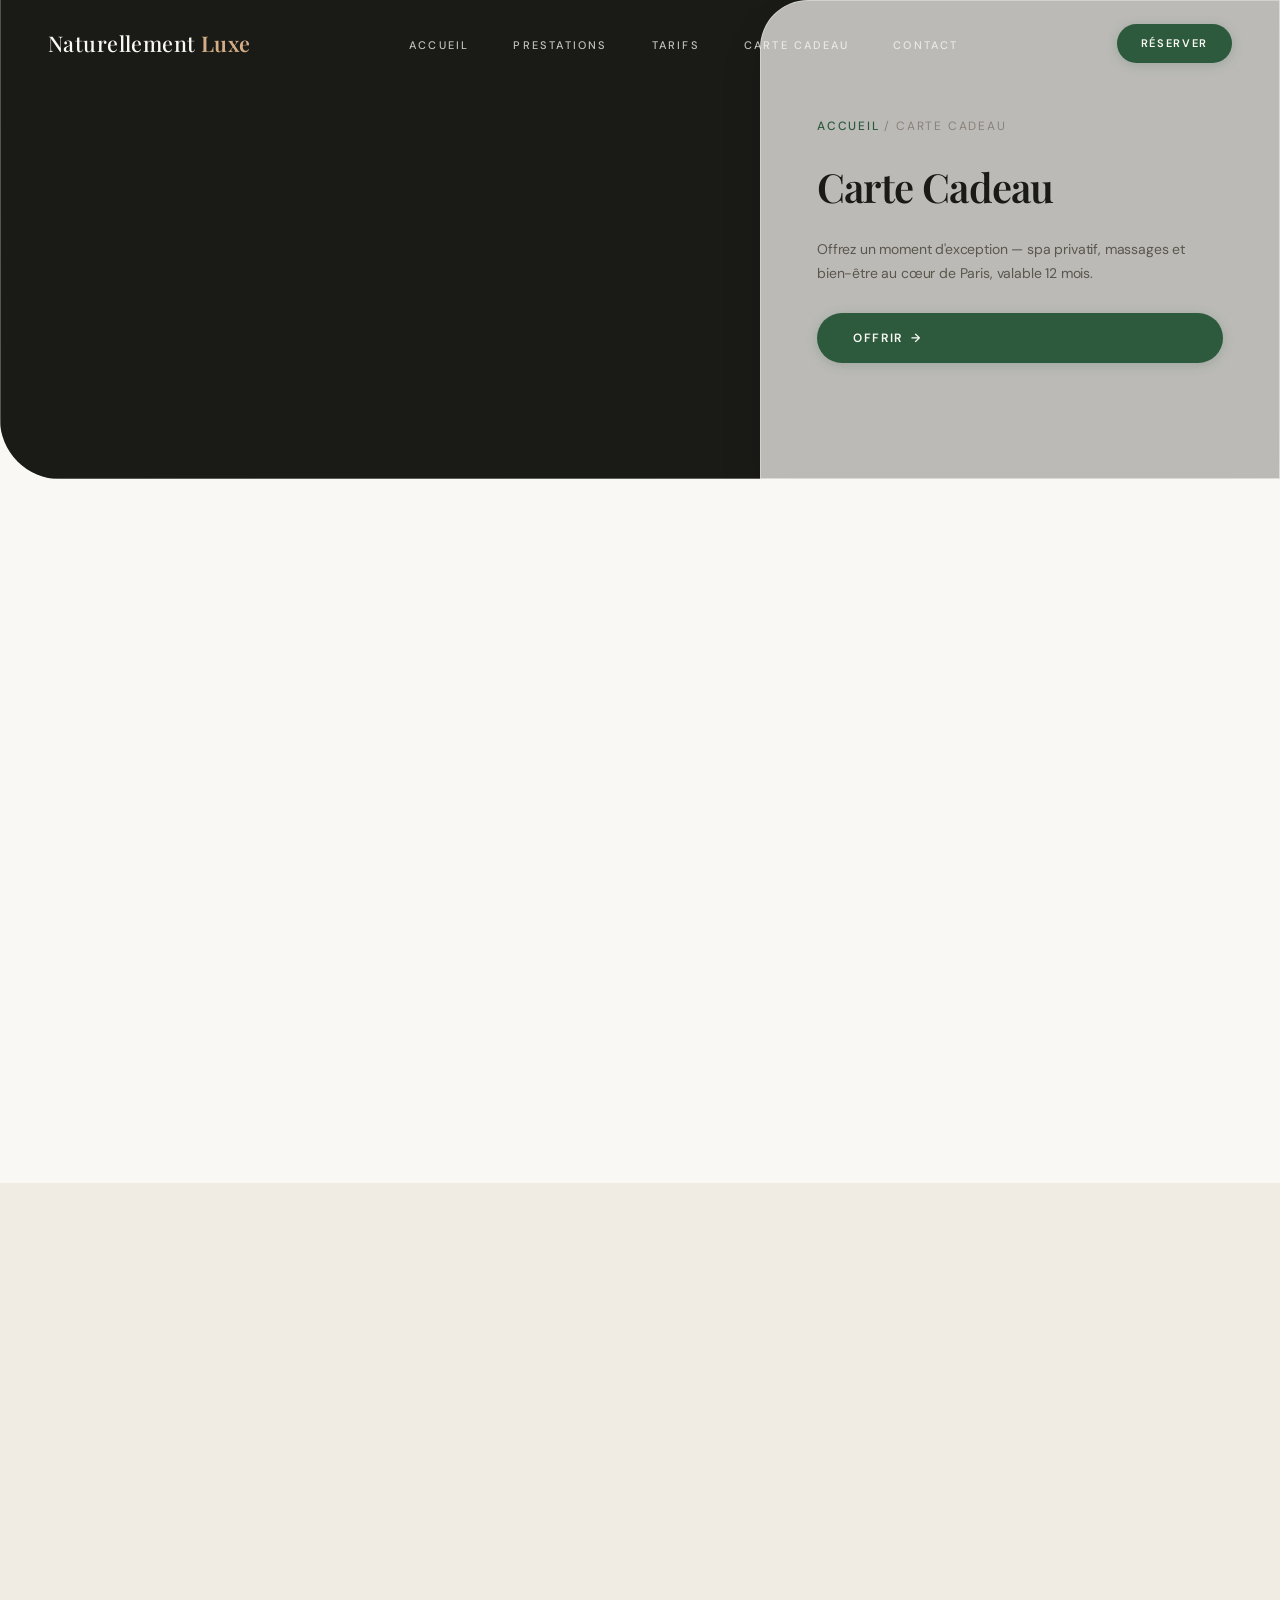
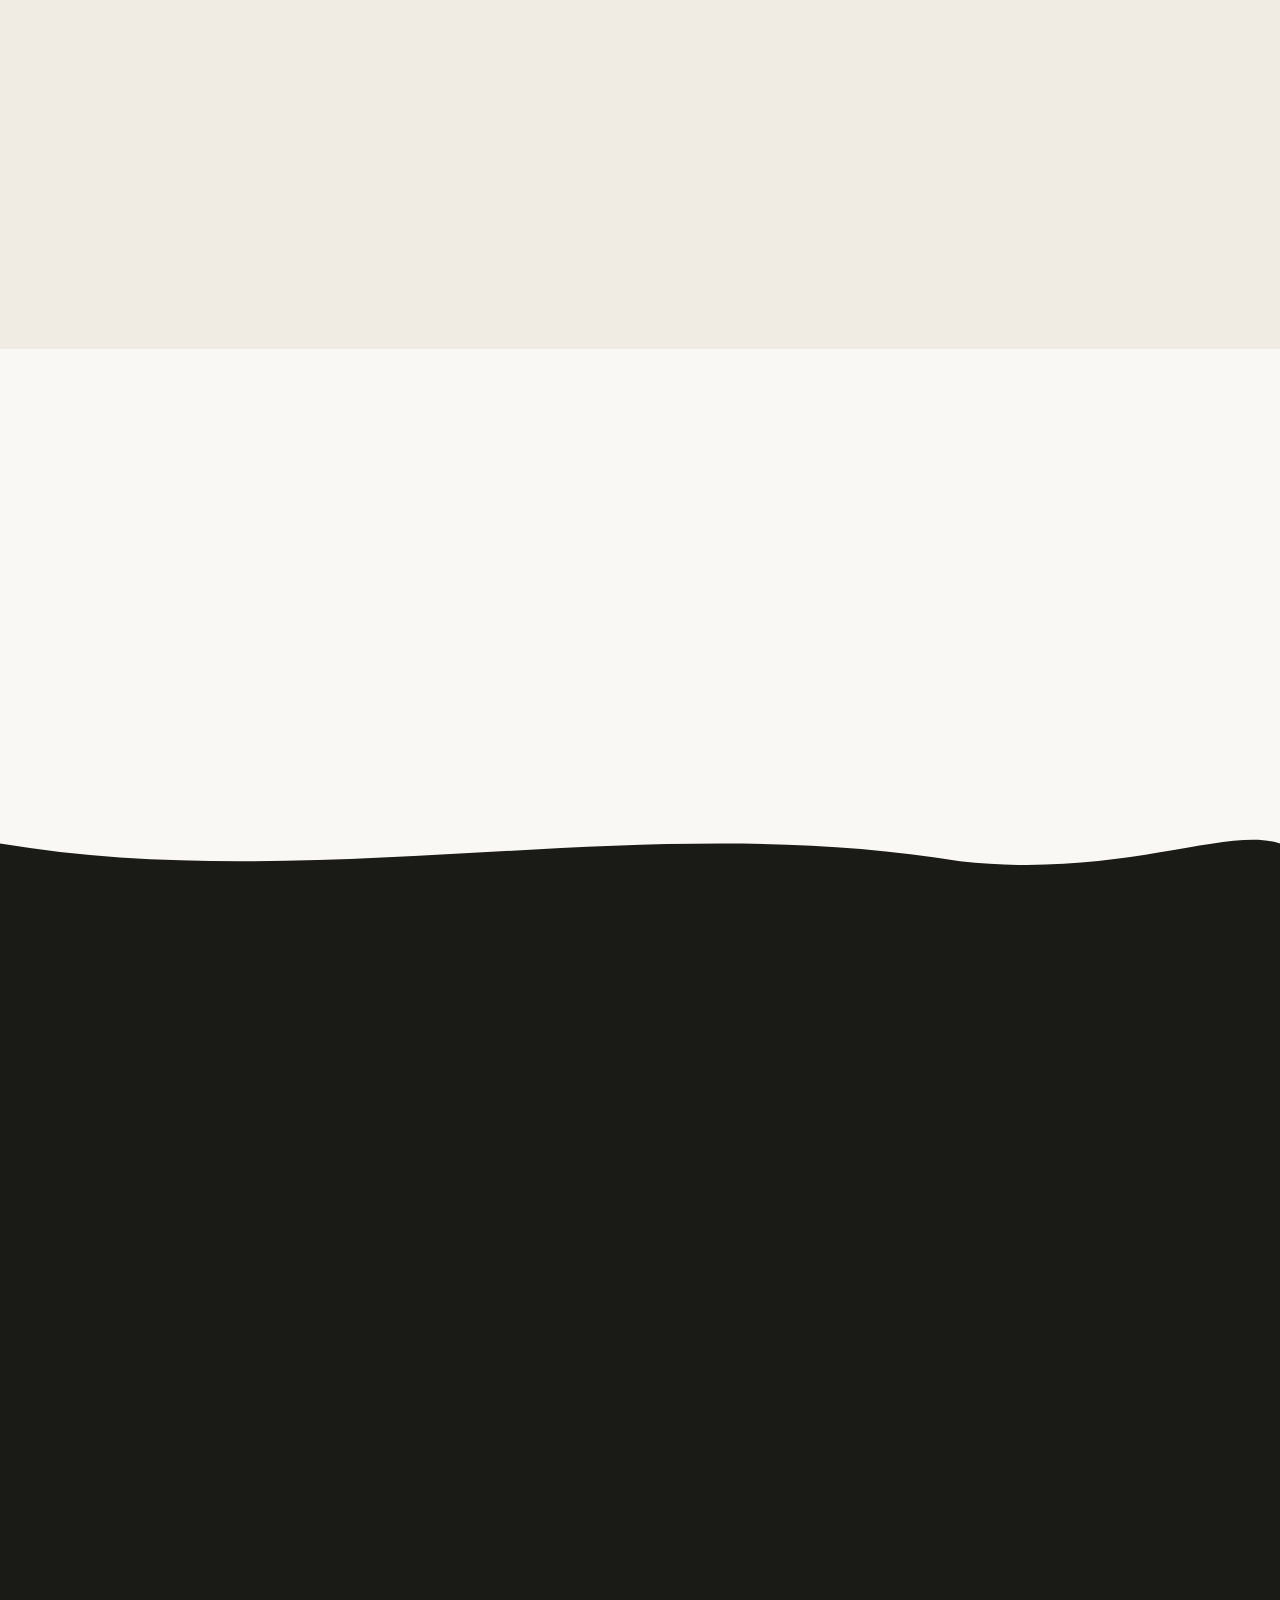
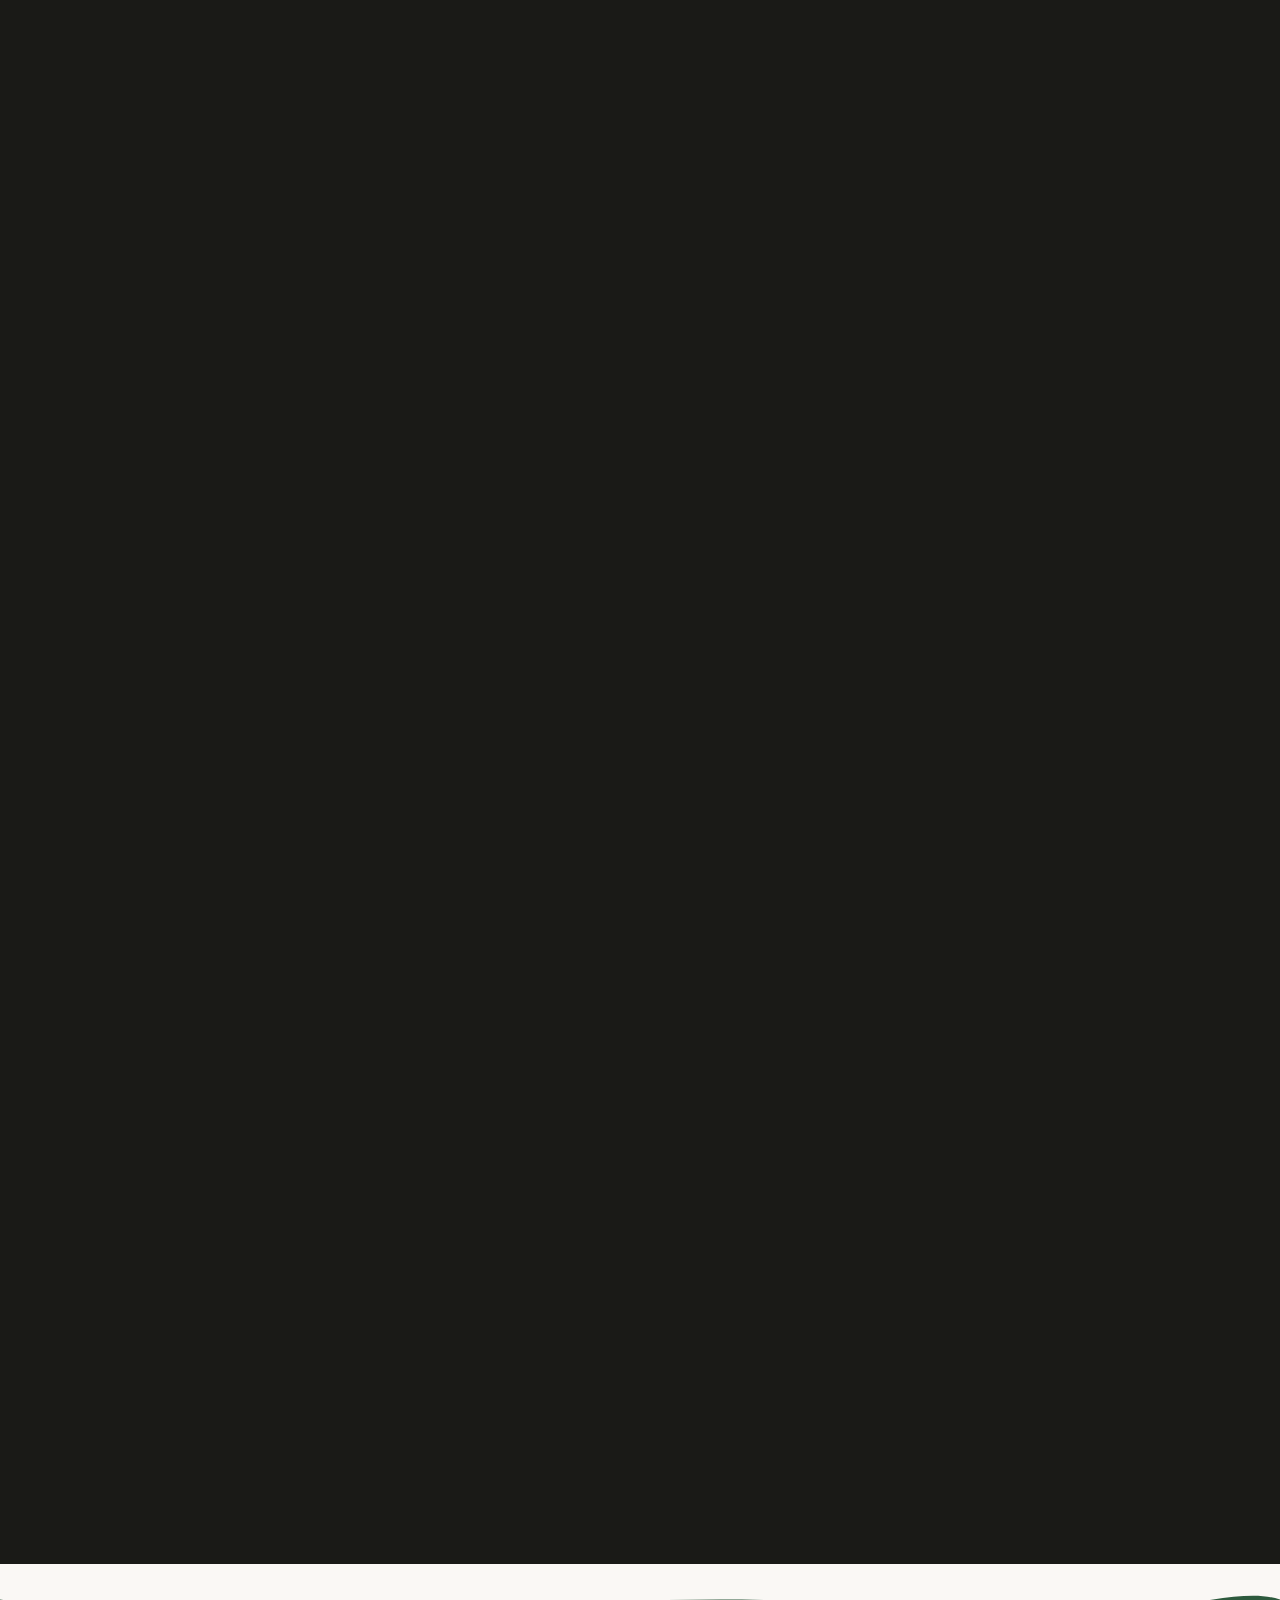
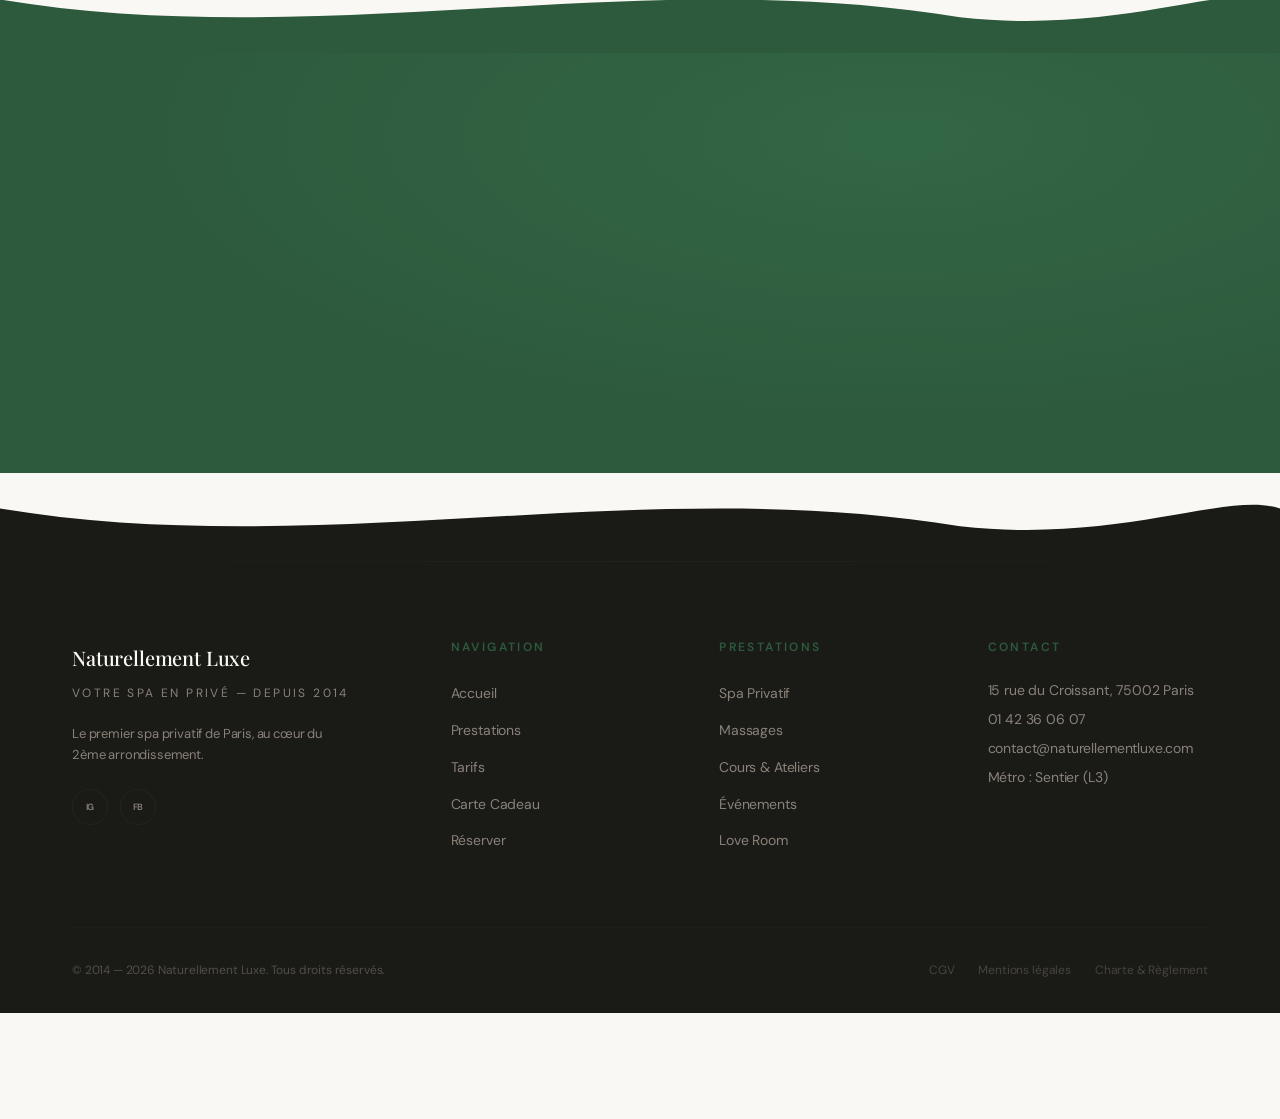
==== commit 9fab2825: "refonte premium: palette plus profonde, ombres multi-couches, typo raffinee Palette premium: vert pl" ====
--- a/carte-cadeau.html
+++ b/carte-cadeau.html
@@ -57,7 +57,7 @@
 
   <div class="wave-divider">
     <svg viewBox="0 0 1440 100" preserveAspectRatio="none">
-      <path d="M0,40 C360,100 720,0 1080,60 C1260,80 1380,20 1440,40 L1440,100 L0,100 Z" fill="#F7F3ED"/>
+      <path d="M0,40 C360,100 720,0 1080,60 C1260,80 1380,20 1440,40 L1440,100 L0,100 Z" fill="#FAF8F5"/>
     </svg>
   </div>
 
@@ -150,7 +150,7 @@
 
     <div class="wave-divider">
       <svg viewBox="0 0 1440 100" preserveAspectRatio="none">
-        <path d="M0,40 C360,100 720,0 1080,60 C1260,80 1380,20 1440,40 L1440,100 L0,100 Z" fill="#2C2418"/>
+        <path d="M0,40 C360,100 720,0 1080,60 C1260,80 1380,20 1440,40 L1440,100 L0,100 Z" fill="#1A1A17"/>
       </svg>
     </div>
 
@@ -294,7 +294,7 @@
 
     <div class="wave-divider">
       <svg viewBox="0 0 1440 100" preserveAspectRatio="none">
-        <path d="M0,40 C360,100 720,0 1080,60 C1260,80 1380,20 1440,40 L1440,100 L0,100 Z" fill="#4A6741"/>
+        <path d="M0,40 C360,100 720,0 1080,60 C1260,80 1380,20 1440,40 L1440,100 L0,100 Z" fill="#2D5A3D"/>
       </svg>
     </div>
 
@@ -309,7 +309,7 @@
 
     <div class="wave-divider">
       <svg viewBox="0 0 1440 100" preserveAspectRatio="none">
-        <path d="M0,40 C360,100 720,0 1080,60 C1260,80 1380,20 1440,40 L1440,100 L0,100 Z" fill="#2C2418"/>
+        <path d="M0,40 C360,100 720,0 1080,60 C1260,80 1380,20 1440,40 L1440,100 L0,100 Z" fill="#1A1A17"/>
       </svg>
     </div>
   </main>
--- a/css/design-system.css
+++ b/css/design-system.css
@@ -1,49 +1,55 @@
-@import url('https://fonts.googleapis.com/css2?family=Playfair+Display:ital,wght@0,400;0,700;1,400;1,700&family=Cormorant+Garamond:ital,wght@0,400;0,600;1,400&family=DM+Sans:wght@300;400;500;700&display=swap');
+@import url('https://fonts.googleapis.com/css2?family=Playfair+Display:ital,wght@0,400;0,500;0,600;0,700;1,400;1,500;1,600;1,700&family=Cormorant+Garamond:ital,wght@0,300;0,400;0,500;0,600;1,300;1,400&family=DM+Sans:ital,wght@0,300;0,400;0,500;0,600;0,700;1,400&display=swap');
 
 /* ============================================
    DESIGN SYSTEM — Naturellement Luxe Botanique
-   Palette organique, reset, typo, reveal
+   Version Premium
    ============================================ */
 
 :root {
-  /* Palette botanique */
-  --fond-principal:    #F7F3ED;
-  --fond-secondaire:   #EDE7DC;
-  --primaire:          #4A6741;
-  --secondaire:        #C17C4E;
-  --accent:            #D4A574;
-  --texte-principal:   #2C2418;
-  --texte-secondaire:  #6B5D4F;
-  --fond-sombre:       #2C2418;
-  --bordure:           #C8BBA8;
-  --hover:             #5C7D52;
+  /* Palette botanique premium */
+  --fond-principal:    #FAF8F5;
+  --fond-secondaire:   #F0EBE3;
+  --fond-accent:       #E8E0D4;
+  --primaire:          #2D5A3D;
+  --primaire-light:    #3A7A50;
+  --secondaire:        #B8693E;
+  --accent:            #C9976B;
+  --accent-light:      #D4AD85;
+  --texte-principal:   #1A1A17;
+  --texte-secondaire:  #5C564D;
+  --texte-muted:       #8A8279;
+  --fond-sombre:       #1A1A17;
+  --fond-sombre-2:     #232320;
+  --bordure:           #D5CCBE;
+  --bordure-light:     #E5DED3;
+  --hover:             #3A7A50;
   --blanc:             #FFFFFF;
 
-  /* Anciens alias pour compatibilite interne */
-  --noir:    #2C2418;
-  --charbon: #352E22;
-  --bronze:  #6B5D4F;
-  --chene:   #4A6741;
-  --miel:    #D4A574;
-  --sable:   #C8BBA8;
-  --creme:   #F7F3ED;
-  --craie:   #F7F3ED;
+  /* Aliases internes */
+  --noir:    var(--fond-sombre);
+  --charbon: var(--fond-sombre-2);
+  --bronze:  var(--texte-secondaire);
+  --chene:   var(--primaire);
+  --miel:    var(--accent);
+  --sable:   var(--bordure);
+  --creme:   var(--fond-principal);
+  --craie:   var(--fond-principal);
 
   /* Typo */
   --font-heading: 'Playfair Display', Georgia, serif;
   --font-serif:   'Cormorant Garamond', Georgia, serif;
-  --font-sans:    'DM Sans', sans-serif;
+  --font-sans:    'DM Sans', -apple-system, sans-serif;
 
-  /* Tailles */
-  --text-xs:   0.6875rem;
-  --text-sm:   0.8125rem;
+  /* Tailles fluides */
+  --text-xs:   0.75rem;
+  --text-sm:   0.875rem;
   --text-base: 1rem;
   --text-lg:   1.125rem;
-  --text-xl:   1.375rem;
-  --text-2xl:  1.75rem;
-  --text-3xl:  2.5rem;
-  --text-4xl:  3.5rem;
-  --text-hero: clamp(3.5rem, 7vw, 6.5rem);
+  --text-xl:   1.25rem;
+  --text-2xl:  1.625rem;
+  --text-3xl:  2.25rem;
+  --text-4xl:  3rem;
+  --text-hero: clamp(3rem, 6vw, 5.5rem);
 
   /* Espacements */
   --space-xs:  0.5rem;
@@ -53,71 +59,91 @@
   --space-xl:  7rem;
   --space-2xl: 10rem;
 
-  /* Rayons — style organique arrondi */
+  /* Rayons premium */
+  --radius-xs:   8px;
   --radius-sm:   12px;
   --radius-md:   20px;
-  --radius-lg:   24px;
+  --radius-lg:   28px;
   --radius-xl:   40px;
-  --radius-pill:  50px;
-  --radius-card:  24px;
+  --radius-pill:  999px;
+  --radius-card:  20px;
 
-  /* Glassmorphism botanique */
-  --glass-bg: rgba(247, 243, 237, 0.65);
-  --glass-border: 2px solid rgba(255, 255, 255, 0.5);
-  --glass-blur: 12px;
+  /* Glassmorphism */
+  --glass-bg: rgba(250, 248, 245, 0.72);
+  --glass-bg-dark: rgba(26, 26, 23, 0.65);
+  --glass-border: 1px solid rgba(255, 255, 255, 0.35);
+  --glass-blur: 20px;
 
-  /* Ombres douces et chaudes */
-  --shadow-sm:   0 4px 20px rgba(44, 36, 24, 0.06);
-  --shadow-md:   0 8px 32px rgba(44, 36, 24, 0.08);
-  --shadow-lg:   0 20px 60px rgba(44, 36, 24, 0.12);
-  --shadow-glow: 0 0 40px rgba(74, 103, 65, 0.12);
+  /* Ombres premium (multi-couches) */
+  --shadow-xs:   0 1px 2px rgba(26, 26, 23, 0.04);
+  --shadow-sm:   0 2px 8px rgba(26, 26, 23, 0.04), 0 4px 16px rgba(26, 26, 23, 0.03);
+  --shadow-md:   0 4px 12px rgba(26, 26, 23, 0.05), 0 8px 32px rgba(26, 26, 23, 0.06);
+  --shadow-lg:   0 8px 24px rgba(26, 26, 23, 0.06), 0 24px 48px rgba(26, 26, 23, 0.08);
+  --shadow-xl:   0 16px 32px rgba(26, 26, 23, 0.08), 0 32px 64px rgba(26, 26, 23, 0.1);
+  --shadow-glow: 0 0 40px rgba(45, 90, 61, 0.1), 0 0 80px rgba(45, 90, 61, 0.05);
+  --shadow-inner: inset 0 1px 2px rgba(26, 26, 23, 0.06);
 
-  /* Transitions */
-  --ease-out: cubic-bezier(0.4, 0, 0.2, 1);
-  --transition: all 0.4s cubic-bezier(0.4, 0, 0.2, 1);
-  --transition-slow: all 0.6s cubic-bezier(0.4, 0, 0.2, 1);
+  /* Transitions premium */
+  --ease-smooth: cubic-bezier(0.4, 0, 0.2, 1);
+  --ease-spring: cubic-bezier(0.34, 1.56, 0.64, 1);
+  --ease-out: cubic-bezier(0.16, 1, 0.3, 1);
+  --transition: all 0.35s cubic-bezier(0.4, 0, 0.2, 1);
+  --transition-slow: all 0.5s cubic-bezier(0.16, 1, 0.3, 1);
+  --transition-fast: all 0.2s cubic-bezier(0.4, 0, 0.2, 1);
 }
 
-/* ---- Reset ---- */
+/* ---- Reset premium ---- */
 *, *::before, *::after { box-sizing: border-box; margin: 0; padding: 0; }
-html { scroll-behavior: smooth; -webkit-font-smoothing: antialiased; }
+html { scroll-behavior: smooth; -webkit-font-smoothing: antialiased; -moz-osx-font-smoothing: grayscale; text-rendering: optimizeLegibility; }
 body {
   font-family: var(--font-sans);
   font-size: var(--text-base);
   font-weight: 400;
-  line-height: 1.8;
+  line-height: 1.7;
   background: var(--fond-principal);
   color: var(--texte-secondaire);
   overflow-x: hidden;
+  letter-spacing: -0.01em;
 }
-h1, h2, h3, h4 { font-family: var(--font-heading); font-weight: 400; line-height: 1.15; }
-h1, h2, h3 { font-style: italic; }
-h1 em, h2 em { font-style: italic; color: var(--primaire); }
-h1 { font-size: var(--text-hero); }
-h2 { font-size: var(--text-3xl); }
+
+/* Titres premium */
+h1, h2, h3, h4 { font-family: var(--font-heading); font-weight: 500; line-height: 1.15; color: var(--texte-principal); letter-spacing: -0.02em; }
+h1 em, h2 em { font-style: italic; color: var(--primaire); font-weight: 400; }
+h1 { font-size: var(--text-hero); font-weight: 600; }
+h2 { font-size: clamp(1.75rem, 3.5vw, var(--text-3xl)); }
 h3 { font-size: var(--text-2xl); }
-p { line-height: 1.85; font-weight: 400; }
+p { line-height: 1.75; font-weight: 400; color: var(--texte-secondaire); }
 a { text-decoration: none; color: inherit; transition: var(--transition); }
 img { max-width: 100%; display: block; }
 ul, ol { list-style: none; }
 
 ::selection { background: var(--primaire); color: var(--fond-principal); }
-::-webkit-scrollbar { width: 5px; }
+::-webkit-scrollbar { width: 6px; }
 ::-webkit-scrollbar-track { background: var(--fond-sombre); }
 ::-webkit-scrollbar-thumb { background: var(--primaire); border-radius: 3px; }
+::-webkit-scrollbar-thumb:hover { background: var(--hover); }
 
-/* ---- Reveal animations ---- */
-.reveal     { opacity: 0; transform: translateY(30px); transition: opacity 0.8s ease, transform 0.8s var(--ease-out); }
+/* ---- Reveal animations premium ---- */
+.reveal {
+  opacity: 0; transform: translateY(40px);
+  transition: opacity 0.9s cubic-bezier(0.16, 1, 0.3, 1), transform 0.9s cubic-bezier(0.16, 1, 0.3, 1);
+}
 .reveal.visible { opacity: 1; transform: translateY(0); }
-.reveal-left  { opacity: 0; transform: translateX(-40px); transition: opacity 0.8s ease, transform 0.8s var(--ease-out); }
-.reveal-left.visible  { opacity: 1; transform: translateX(0); }
-.reveal-right { opacity: 0; transform: translateX(40px); transition: opacity 0.8s ease, transform 0.8s var(--ease-out); }
+.reveal-left {
+  opacity: 0; transform: translateX(-50px);
+  transition: opacity 0.9s cubic-bezier(0.16, 1, 0.3, 1), transform 0.9s cubic-bezier(0.16, 1, 0.3, 1);
+}
+.reveal-left.visible { opacity: 1; transform: translateX(0); }
+.reveal-right {
+  opacity: 0; transform: translateX(50px);
+  transition: opacity 0.9s cubic-bezier(0.16, 1, 0.3, 1), transform 0.9s cubic-bezier(0.16, 1, 0.3, 1);
+}
 .reveal-right.visible { opacity: 1; transform: translateX(0); }
-.reveal-delay-1 { transition-delay: 0.1s; }
-.reveal-delay-2 { transition-delay: 0.2s; }
-.reveal-delay-3 { transition-delay: 0.3s; }
-.reveal-delay-4 { transition-delay: 0.4s; }
-.reveal-delay-5 { transition-delay: 0.5s; }
+.reveal-delay-1 { transition-delay: 0.12s; }
+.reveal-delay-2 { transition-delay: 0.24s; }
+.reveal-delay-3 { transition-delay: 0.36s; }
+.reveal-delay-4 { transition-delay: 0.48s; }
+.reveal-delay-5 { transition-delay: 0.6s; }
 
 /* Parallax */
 [data-speed] { will-change: transform; }
@@ -130,19 +156,40 @@
 /* ---- Botanical Decorations ---- */
 .botanical-deco {
   position: absolute;
-  opacity: 0.08;
+  opacity: 0.06;
   pointer-events: none;
   z-index: 0;
 }
 .botanical-deco svg { width: 100%; height: 100%; }
 
-/* ---- Keyframes ---- */
-@keyframes fadeUp { from { opacity: 0; transform: translateY(25px); } to { opacity: 1; transform: translateY(0); } }
-@keyframes fadeDown { from { opacity: 0; transform: translateY(-15px); } to { opacity: 1; transform: translateY(0); } }
-@keyframes fadeIn { from { opacity: 0; } to { opacity: 1; } }
+/* ---- Keyframes premium ---- */
+@keyframes fadeUp {
+  from { opacity: 0; transform: translateY(30px); }
+  to { opacity: 1; transform: translateY(0); }
+}
+@keyframes fadeDown {
+  from { opacity: 0; transform: translateY(-20px); }
+  to { opacity: 1; transform: translateY(0); }
+}
+@keyframes fadeIn {
+  from { opacity: 0; }
+  to { opacity: 1; }
+}
+@keyframes slideInRight {
+  from { opacity: 0; transform: translateX(30px); }
+  to { opacity: 1; transform: translateX(0); }
+}
 @keyframes scrollLine {
   0%   { transform: scaleY(0); transform-origin: top; }
   50%  { transform: scaleY(1); transform-origin: top; }
   51%  { transform: scaleY(1); transform-origin: bottom; }
   100% { transform: scaleY(0); transform-origin: bottom; opacity: 0; }
 }
+@keyframes shimmer {
+  0% { background-position: -200% 0; }
+  100% { background-position: 200% 0; }
+}
+@keyframes float {
+  0%, 100% { transform: translateY(0); }
+  50% { transform: translateY(-8px); }
+}
--- a/css/components.css
+++ b/css/components.css
@@ -1,449 +1,601 @@
 /* ============================================
    COMPONENTS — Naturellement Luxe Botanique
-   Tous les composants partages
+   Version Premium
    ============================================ */
 
 /* ============================ CONTAINER ============================ */
 .container { max-width: 1200px; margin: 0 auto; padding: 0 var(--space-md); }
 
-/* ============================ SECTION TITLE (reutilisable) ============================ */
-.section-title { text-align: center; max-width: 700px; margin: 0 auto var(--space-lg); }
-.section-title h2 { margin-bottom: var(--space-sm); color: var(--texte-principal); }
-.section-title p { color: var(--texte-secondaire); }
+/* ============================ SECTION TITLE ============================ */
+.section-title { text-align: center; max-width: 640px; margin: 0 auto var(--space-lg); }
+.section-title h2 { margin-bottom: 0.75rem; }
+.section-title p { color: var(--texte-muted); font-size: var(--text-base); }
 
 .ornament {
-  display: flex;
-  justify-content: center;
-  margin: var(--space-sm) auto;
-  opacity: 0.6;
-}
-.ornament i, .ornament svg {
-  width: 16px; height: 16px;
-  stroke: var(--primaire); stroke-width: 1.5;
-}
+  display: flex; justify-content: center; margin: 0.75rem auto;
+  opacity: 0.4;
+}
+.ornament i, .ornament svg { width: 14px; height: 14px; stroke: var(--primaire); stroke-width: 1.5; }
 
 .section-label {
   font-family: var(--font-sans);
-  font-size: var(--text-xs);
-  font-weight: 500;
-  letter-spacing: 0.3em;
+  font-size: 0.6875rem;
+  font-weight: 600;
+  letter-spacing: 0.25em;
   text-transform: uppercase;
   color: var(--primaire);
   display: block;
   margin-bottom: 1rem;
 }
 
-.section-header { text-align: center; margin-bottom: 3rem; }
-
-.divider { width: 40px; height: 2px; background: var(--primaire); margin: 1.5rem 0; border-radius: 1px; }
-.divider-gold { width: 40px; height: 2px; background: var(--primaire); margin: 1.5rem 0; border-radius: 1px; }
-.divider-gold-sm { width: 40px; height: 2px; background: var(--primaire); margin: var(--space-sm) auto; border-radius: 1px; }
-
-/* ============================ HEADER ============================ */
+.section-header { text-align: center; margin-bottom: 3.5rem; }
+
+.divider { width: 48px; height: 1.5px; background: linear-gradient(90deg, var(--primaire), var(--primaire-light)); margin: 1.5rem 0; border-radius: 1px; }
+.divider-gold { width: 48px; height: 1.5px; background: linear-gradient(90deg, var(--primaire), var(--primaire-light)); margin: 1.5rem 0; border-radius: 1px; }
+.divider-gold-sm { width: 48px; height: 1.5px; background: linear-gradient(90deg, var(--primaire), var(--primaire-light)); margin: var(--space-sm) auto; border-radius: 1px; }
+
+/* ============================ HEADER PREMIUM ============================ */
 header {
   position: fixed; top: 0; left: 0;
   width: 100%; z-index: 100;
-  padding: 1.25rem 3rem;
+  padding: 1.5rem 3rem;
   display: flex; align-items: center; justify-content: space-between;
   background: transparent;
-  transition: background 0.5s ease, padding 0.4s ease, backdrop-filter 0.5s ease;
+  transition: all 0.5s var(--ease-smooth);
   border-bottom: 1px solid transparent;
 }
 header.scrolled {
-  background: rgba(247, 243, 237, 0.92);
-  backdrop-filter: blur(16px); -webkit-backdrop-filter: blur(16px);
-  padding: 0.85rem 3rem;
-  border-bottom: 1px solid rgba(200, 187, 168, 0.3);
-}
-.header-logo { font-family: var(--font-heading); font-size: 1.25rem; font-weight: 400; font-style: italic; letter-spacing: 0.05em; color: var(--fond-principal); }
-.header-logo span { color: var(--accent); }
-header.scrolled .header-logo { color: var(--primaire); }
-header.scrolled .header-logo span { color: var(--secondaire); }
-.header-nav { display: flex; align-items: center; gap: 2.5rem; list-style: none; }
+  background: rgba(250, 248, 245, 0.85);
+  backdrop-filter: blur(24px) saturate(1.4); -webkit-backdrop-filter: blur(24px) saturate(1.4);
+  padding: 0.75rem 3rem;
+  border-bottom: 1px solid rgba(213, 204, 190, 0.4);
+  box-shadow: 0 1px 24px rgba(26, 26, 23, 0.04);
+}
+.header-logo {
+  font-family: var(--font-heading); font-size: 1.35rem; font-weight: 500;
+  letter-spacing: 0.02em; color: var(--fond-principal);
+  transition: var(--transition);
+}
+.header-logo span { color: var(--accent-light); font-weight: 600; }
+header.scrolled .header-logo { color: var(--texte-principal); }
+header.scrolled .header-logo span { color: var(--primaire); }
+.header-nav { display: flex; align-items: center; gap: 2.75rem; list-style: none; }
 .header-nav a {
-  font-family: var(--font-sans); font-size: 10px; font-weight: 500;
-  letter-spacing: 0.22em; text-transform: uppercase;
-  color: rgba(247,243,237,0.8); position: relative; padding-bottom: 4px;
-}
-header.scrolled .header-nav a { color: var(--texte-secondaire); }
+  font-family: var(--font-sans); font-size: 0.6875rem; font-weight: 500;
+  letter-spacing: 0.2em; text-transform: uppercase;
+  color: rgba(250,248,245,0.75); position: relative; padding-bottom: 4px;
+  transition: var(--transition);
+}
+header.scrolled .header-nav a { color: var(--texte-muted); }
 .header-nav a::after {
-  content: ''; position: absolute; bottom: 0; left: 50%;
+  content: ''; position: absolute; bottom: 0; left: 0;
   width: 0; height: 1.5px; background: var(--primaire);
-  transition: width 0.35s ease, left 0.35s ease;
+  transition: width 0.4s var(--ease-out);
 }
 .header-nav a:hover, .header-nav a.active { color: var(--fond-principal); }
-header.scrolled .header-nav a:hover, header.scrolled .header-nav a.active { color: var(--primaire); }
-.header-nav a:hover::after, .header-nav a.active::after { width: 100%; left: 0; }
+header.scrolled .header-nav a:hover, header.scrolled .header-nav a.active { color: var(--texte-principal); }
+.header-nav a:hover::after, .header-nav a.active::after { width: 100%; }
+
 .header-cta {
-  font-family: var(--font-sans); font-size: 11px; font-weight: 500;
-  letter-spacing: 0.18em; text-transform: uppercase;
+  font-family: var(--font-sans); font-size: 0.6875rem; font-weight: 600;
+  letter-spacing: 0.15em; text-transform: uppercase;
   color: var(--fond-principal); background: var(--primaire);
-  border: 2px solid var(--primaire);
-  padding: 8px 20px; border-radius: var(--radius-pill);
+  border: none;
+  padding: 10px 24px; border-radius: var(--radius-pill);
   transition: var(--transition); text-decoration: none;
-}
-.header-cta:hover { background: var(--hover); border-color: var(--hover); color: var(--fond-principal); transform: translateY(-2px); box-shadow: 0 6px 20px rgba(74, 103, 65, 0.25); }
+  box-shadow: 0 2px 12px rgba(45, 90, 61, 0.2);
+}
+.header-cta:hover {
+  background: var(--hover); color: var(--fond-principal);
+  transform: translateY(-1px);
+  box-shadow: 0 4px 20px rgba(45, 90, 61, 0.3);
+}
 
 /* Burger + Mobile Nav */
-.burger { display: none; flex-direction: column; gap: 5px; cursor: pointer; background: none; border: none; }
-.burger span { display: block; width: 24px; height: 1px; background: var(--fond-principal); transition: var(--transition); }
+.burger { display: none; flex-direction: column; gap: 5px; cursor: pointer; background: none; border: none; padding: 4px; }
+.burger span { display: block; width: 22px; height: 1.5px; background: var(--fond-principal); transition: var(--transition); border-radius: 1px; }
 header.scrolled .burger span { background: var(--texte-principal); }
 .mobile-nav {
   position: fixed; top: 0; right: -100%;
-  width: min(320px, 85vw); height: 100vh;
-  background: var(--fond-sombre); border-left: 1px solid rgba(74,103,65,0.15);
+  width: min(360px, 85vw); height: 100vh;
+  background: var(--fond-sombre); border-left: 1px solid rgba(45,90,61,0.1);
   z-index: 200; display: flex; flex-direction: column; justify-content: center;
-  padding: 3rem 2.5rem; transition: right 0.45s cubic-bezier(0.4,0,0.2,1);
+  padding: 3rem 2.5rem; transition: right 0.5s var(--ease-out);
 }
 .mobile-nav.open { right: 0; }
 .mobile-nav a {
-  font-family: var(--font-heading); font-size: 2rem; font-weight: 400; font-style: italic;
-  color: var(--fond-principal); display: block; padding: 0.6rem 0;
-  border-bottom: 1px solid rgba(74,103,65,0.15);
-  transition: color 0.3s ease, padding-left 0.3s ease;
-}
-.mobile-nav a:hover { color: var(--accent); padding-left: 0.5rem; }
+  font-family: var(--font-heading); font-size: 1.75rem; font-weight: 400;
+  color: var(--fond-principal); display: block; padding: 0.75rem 0;
+  border-bottom: 1px solid rgba(255,255,255,0.06);
+  transition: var(--transition);
+}
+.mobile-nav a:hover { color: var(--accent); padding-left: 0.75rem; }
 .mobile-close {
   position: absolute; top: 1.5rem; right: 1.5rem;
-  background: none; border: none; color: var(--bordure); font-size: 1.5rem; cursor: pointer;
-}
+  background: none; border: none; color: var(--texte-muted); font-size: 1.5rem; cursor: pointer;
+  transition: var(--transition);
+}
+.mobile-close:hover { color: var(--fond-principal); }
 .mobile-overlay {
-  position: fixed; inset: 0; background: rgba(44,36,24,0.7);
-  z-index: 199; opacity: 0; pointer-events: none; transition: opacity 0.45s ease;
+  position: fixed; inset: 0; background: rgba(26,26,23,0.6);
+  backdrop-filter: blur(4px);
+  z-index: 199; opacity: 0; pointer-events: none; transition: opacity 0.5s ease;
 }
 .mobile-overlay.visible { opacity: 1; pointer-events: all; }
 
-/* ============================ BOUTONS — Style pill botanique ============================ */
+/* ============================ BOUTONS PREMIUM ============================ */
 .btn {
   display: inline-flex; align-items: center; gap: 8px;
-  font-family: var(--font-sans); font-size: 0.8125rem; font-weight: 500;
-  letter-spacing: 0.12em; text-transform: uppercase;
-  padding: 14px 36px; cursor: pointer;
+  font-family: var(--font-sans); font-size: 0.75rem; font-weight: 600;
+  letter-spacing: 0.14em; text-transform: uppercase;
+  padding: 15px 36px; cursor: pointer;
   border: none; border-radius: var(--radius-pill);
   transition: var(--transition); text-decoration: none; outline: none;
-}
-
-/* Primaire — fond vert foret */
+  position: relative; overflow: hidden;
+}
+
+/* Primaire — vert profond */
 .btn-primary {
   display: inline-flex; align-items: center; gap: 8px;
-  font-family: var(--font-sans); font-size: 0.8125rem; font-weight: 500;
-  letter-spacing: 0.12em; text-transform: uppercase;
-  padding: 14px 36px; cursor: pointer;
+  font-family: var(--font-sans); font-size: 0.75rem; font-weight: 600;
+  letter-spacing: 0.14em; text-transform: uppercase;
+  padding: 15px 36px; cursor: pointer;
   border: none; border-radius: var(--radius-pill);
   transition: var(--transition); text-decoration: none;
   background: var(--primaire); color: var(--fond-principal);
-}
-.btn-primary::after { content: '\2192'; transition: transform 0.3s ease; }
-.btn-primary:hover { background: var(--hover); transform: translateY(-2px); box-shadow: 0 6px 20px rgba(74, 103, 65, 0.25); }
+  box-shadow: 0 2px 12px rgba(45, 90, 61, 0.2);
+  position: relative;
+}
+.btn-primary::after { content: '\2192'; transition: transform 0.3s var(--ease-spring); }
+.btn-primary:hover {
+  background: var(--hover);
+  transform: translateY(-2px);
+  box-shadow: 0 6px 24px rgba(45, 90, 61, 0.3);
+}
 .btn-primary:hover::after { transform: translateX(4px); }
-
-/* Outline — bordure verte */
+.btn-primary:active { transform: translateY(0); }
+
+/* Outline */
 .btn-outline {
   display: inline-flex; align-items: center; gap: 8px;
-  font-family: var(--font-sans); font-size: 0.8125rem; font-weight: 500;
-  letter-spacing: 0.12em; text-transform: uppercase;
-  padding: 14px 36px; cursor: pointer;
+  font-family: var(--font-sans); font-size: 0.75rem; font-weight: 600;
+  letter-spacing: 0.14em; text-transform: uppercase;
+  padding: 14px 34px; cursor: pointer;
   border: 1.5px solid var(--primaire); border-radius: var(--radius-pill);
   transition: var(--transition); text-decoration: none;
   background: transparent; color: var(--primaire);
 }
-.btn-outline:hover { background: var(--primaire); color: var(--fond-principal); border-color: var(--primaire); }
-
-/* Outline sur fond clair */
+.btn-outline:hover {
+  background: var(--primaire); color: var(--fond-principal); border-color: var(--primaire);
+  transform: translateY(-2px);
+  box-shadow: 0 6px 24px rgba(45, 90, 61, 0.2);
+}
+
 .btn-outline-dark { background: transparent; color: var(--primaire); border-color: var(--primaire); }
-.btn-outline-dark:hover { background: var(--primaire); color: var(--fond-principal); border-color: var(--primaire); }
-
-/* Dark — bouton sur fond sombre */
+.btn-outline-dark:hover { background: var(--primaire); color: var(--fond-principal); }
+
+/* Dark — accent chaud */
 .btn-dark {
   display: inline-flex; align-items: center; gap: 8px;
-  font-family: var(--font-sans); font-size: 0.8125rem; font-weight: 500;
-  letter-spacing: 0.12em; text-transform: uppercase;
-  padding: 14px 36px; cursor: pointer;
+  font-family: var(--font-sans); font-size: 0.75rem; font-weight: 600;
+  letter-spacing: 0.14em; text-transform: uppercase;
+  padding: 15px 36px; cursor: pointer;
   border: none; border-radius: var(--radius-pill);
   transition: var(--transition); text-decoration: none;
   background: var(--accent); color: var(--texte-principal);
-}
-.btn-dark:hover { background: var(--secondaire); color: var(--fond-principal); transform: translateY(-2px); box-shadow: 0 6px 20px rgba(193, 124, 78, 0.25); }
-
-/* Section CTA .btn-dark override */
-.section-cta .btn-dark { background: var(--fond-sombre); color: var(--fond-principal); }
-.section-cta .btn-dark:hover { background: var(--fond-principal); color: var(--fond-sombre); }
-
-/* Ghost — lien discret avec fleche */
+  box-shadow: 0 2px 12px rgba(201, 151, 107, 0.2);
+}
+.btn-dark:hover {
+  background: var(--secondaire); color: var(--fond-principal);
+  transform: translateY(-2px);
+  box-shadow: 0 6px 24px rgba(184, 105, 62, 0.3);
+}
+
+.section-cta .btn-dark { background: var(--fond-principal); color: var(--texte-principal); box-shadow: var(--shadow-md); }
+.section-cta .btn-dark:hover { background: var(--blanc); transform: translateY(-2px); box-shadow: var(--shadow-lg); }
+
+/* Ghost */
 .btn-ghost {
   background: none; border: none; color: var(--primaire); padding: 0;
-  font-family: var(--font-sans); font-size: var(--text-sm); font-weight: 500;
-  letter-spacing: 0.15em; text-transform: uppercase;
+  font-family: var(--font-sans); font-size: var(--text-sm); font-weight: 600;
+  letter-spacing: 0.12em; text-transform: uppercase;
   cursor: pointer; transition: var(--transition); text-decoration: none;
   display: inline-flex; align-items: center; gap: 8px;
 }
-.btn-ghost:hover { color: var(--hover); }
-
-/* Small — tarifs */
-.btn-sm { font-size: 0.75rem; padding: 10px 18px; letter-spacing: 0.1em; }
+.btn-ghost:hover { color: var(--hover); gap: 12px; }
+
+/* Small */
+.btn-sm { font-size: 0.6875rem; padding: 10px 20px; letter-spacing: 0.1em; }
 .btn-outline.btn-sm { border-color: var(--primaire); color: var(--primaire); }
-.btn-outline.btn-sm:hover { background: var(--primaire); color: var(--fond-principal); border-color: var(--primaire); }
-
-/* Full width */
+.btn-outline.btn-sm:hover { background: var(--primaire); color: var(--fond-principal); }
+
 .btn-full { width: 100%; display: flex; justify-content: center; }
 
-/* Stepper buttons */
-.btn-back { background: transparent; color: var(--bordure); border: 1.5px solid var(--bordure); border-radius: var(--radius-pill); }
+/* Stepper */
+.btn-back { background: transparent; color: var(--texte-muted); border: 1.5px solid var(--bordure); border-radius: var(--radius-pill); }
 .btn-back:hover { border-color: var(--primaire); color: var(--primaire); }
-.btn-continue { background: var(--primaire); color: var(--fond-principal); border: none; border-radius: var(--radius-pill); }
-.btn-continue:disabled { opacity: 0.4; cursor: not-allowed; pointer-events: none; }
+.btn-continue { background: var(--primaire); color: var(--fond-principal); border: none; border-radius: var(--radius-pill); box-shadow: 0 2px 12px rgba(45,90,61,0.2); }
+.btn-continue:disabled { opacity: 0.35; cursor: not-allowed; pointer-events: none; }
 
 /* ============================ TAG ============================ */
 .tag {
   display: inline-block;
-  font-family: var(--font-sans); font-size: 9px; font-weight: 500;
+  font-family: var(--font-sans); font-size: 0.625rem; font-weight: 600;
   letter-spacing: 0.18em; text-transform: uppercase;
   background: var(--secondaire); color: var(--fond-principal);
-  padding: 6px 14px; border-radius: var(--radius-pill);
-}
-
-/* ============================ CARD UNIFIE ============================ */
+  padding: 5px 14px; border-radius: var(--radius-pill);
+}
+
+/* ============================ CARD PREMIUM ============================ */
 .card {
   background: var(--blanc); border-radius: var(--radius-card);
   overflow: hidden; transition: var(--transition-slow);
   box-shadow: var(--shadow-sm); text-decoration: none; display: block;
-  border: 1px solid var(--bordure);
-}
-.card:hover { transform: translateY(-6px); box-shadow: var(--shadow-lg); }
-
-.card-link {
-  text-decoration: none; color: inherit; display: block;
-  height: 100%;
-}
+  border: 1px solid var(--bordure-light);
+}
+.card:hover {
+  transform: translateY(-8px);
+  box-shadow: var(--shadow-lg);
+  border-color: var(--bordure);
+}
+
+.card-link { text-decoration: none; color: inherit; display: block; height: 100%; }
 .card-image {
   overflow: hidden; aspect-ratio: 4/3; position: relative;
-  border-radius: var(--radius-lg) var(--radius-lg) 0 0;
 }
 .card-image img {
   width: 100%; height: 100%; object-fit: cover;
-  filter: brightness(0.9) saturate(0.9);
-  transition: transform 0.7s ease, filter 0.5s ease;
-}
-.card:hover .card-image img { transform: scale(1.06); filter: brightness(0.95) saturate(1); }
+  filter: brightness(0.92) saturate(0.9);
+  transition: transform 0.7s var(--ease-out), filter 0.5s ease;
+}
+.card:hover .card-image img { transform: scale(1.05); filter: brightness(0.95) saturate(1); }
 .card-image .tag { position: absolute; top: 1rem; left: 1rem; z-index: 2; }
 
 .card .card-body { padding: 1.75rem 1.5rem 2rem; }
-.card .card-body h3 { font-family: var(--font-serif); font-size: 1.4rem; font-weight: 400; color: var(--texte-principal); margin-bottom: 0.75rem; font-style: normal; }
-.card .card-body p { font-size: var(--text-sm); color: var(--texte-secondaire); line-height: 1.7; margin-bottom: 1.25rem; }
-
-.card-icon { width: 40px; height: 40px; stroke: var(--primaire); stroke-width: 1.2; margin-bottom: var(--space-sm); display: block; }
-.card-price { font-family: var(--font-serif); font-size: var(--text-xl); color: var(--secondaire); font-weight: 400; margin-bottom: var(--space-sm); }
-
-/* Card featured */
-.card.card-featured { border: 2px solid var(--primaire); box-shadow: var(--shadow-glow); }
-
-/* ============================ HERO ============================ */
+.card .card-body h3 {
+  font-family: var(--font-heading); font-size: 1.25rem; font-weight: 500;
+  color: var(--texte-principal); margin-bottom: 0.6rem; letter-spacing: -0.01em;
+}
+.card .card-body p { font-size: var(--text-sm); color: var(--texte-muted); line-height: 1.65; margin-bottom: 1.25rem; }
+
+.card-icon { width: 36px; height: 36px; stroke: var(--primaire); stroke-width: 1.2; margin-bottom: var(--space-sm); display: block; }
+.card-price { font-family: var(--font-heading); font-size: var(--text-xl); color: var(--secondaire); font-weight: 500; margin-bottom: var(--space-sm); }
+
+.card.card-featured { border: 1.5px solid var(--primaire); box-shadow: var(--shadow-md), var(--shadow-glow); }
+
+/* ============================ HERO PREMIUM ============================ */
 .hero {
   position: relative; height: 100vh; min-height: 700px;
   display: flex; align-items: center; justify-content: center;
   overflow: hidden; background: var(--fond-sombre);
-  border-radius: 0 0 80px 0;
+  border-radius: 0 0 60px 0;
   margin-top: -106px; z-index: 1;
 }
-.hero-video { position: absolute; inset: 0; width: 100%; height: 100%; object-fit: cover; opacity: 0.5; }
-.hero-bg-img { position: absolute; inset: 0; width: 100%; height: 100%; object-fit: cover; opacity: 0.4; filter: saturate(0.6); }
-.hero-overlay { position: absolute; inset: 0; background-color: rgba(44,36,24,0.4); z-index: 1; }
-.hero-content { position: relative; z-index: 2; text-align: center; max-width: 900px; padding: 0 2rem; padding-top: 106px; }
+.hero-video { position: absolute; inset: 0; width: 100%; height: 100%; object-fit: cover; opacity: 0.45; }
+.hero-bg-img { position: absolute; inset: 0; width: 100%; height: 100%; object-fit: cover; opacity: 0.35; filter: saturate(0.5); }
+.hero-overlay {
+  position: absolute; inset: 0; z-index: 1;
+  background: linear-gradient(180deg, rgba(26,26,23,0.5) 0%, rgba(26,26,23,0.3) 50%, rgba(26,26,23,0.6) 100%);
+}
+.hero-content { position: relative; z-index: 2; text-align: center; max-width: 860px; padding: 0 2rem; padding-top: 106px; }
 .hero-tag {
-  display: inline-block; font-family: var(--font-sans); font-size: 10px; font-weight: 500;
-  letter-spacing: 0.4em; text-transform: uppercase; color: var(--accent);
-  margin-bottom: 2rem; opacity: 0; animation: fadeDown 1s ease 0.3s forwards;
-}
-.hero h1 { color: #fff; font-weight: 400; font-size: clamp(2.5rem, 5vw, 3rem); line-height: 1.4; margin-bottom: 1.5rem; opacity: 0; animation: fadeUp 1s ease 0.6s forwards; }
-.hero-subtitle { font-size: 0.9rem; font-weight: 300; letter-spacing: 0.08em; color: rgba(212, 165, 116, 0.85); margin-bottom: 3rem; opacity: 0; animation: fadeUp 1s ease 0.9s forwards; }
-.hero-buttons { display: flex; gap: 1.25rem; justify-content: center; flex-wrap: wrap; margin-bottom: 3rem; opacity: 0; animation: fadeUp 1s ease 1.1s forwards; }
-.hero-price { display: inline-flex; align-items: baseline; gap: 4px; padding: 0.5rem 1rem; opacity: 0; animation: fadeUp 0.8s ease 1.4s forwards; }
-.hero-price .price-from, .hero-price .price-unit { font-family: var(--font-sans); font-size: 1.25rem; color: #fff; letter-spacing: 0.05em; }
-.hero-price .price-amount { font-family: var(--font-heading); font-size: 3.875rem; color: var(--accent); line-height: 1; font-weight: 400; font-style: italic; }
-.hero-price .price-currency { font-family: var(--font-sans); font-size: 2.25rem; color: var(--accent); margin-left: -8px; }
-.scroll-indicator { position: absolute; bottom: 2.5rem; left: 50%; transform: translateX(-50%); z-index: 2; opacity: 0; animation: fadeIn 1s ease 2s forwards; }
-.scroll-indicator span { display: block; width: 1.5px; height: 60px; background: var(--primaire); animation: scrollLine 2.5s ease infinite; }
-
-/* ============================ HERO SOUS-PAGES ============================ */
+  display: inline-block; font-family: var(--font-sans); font-size: 0.625rem; font-weight: 600;
+  letter-spacing: 0.45em; text-transform: uppercase; color: var(--accent-light);
+  margin-bottom: 2.5rem; opacity: 0; animation: fadeDown 1s var(--ease-out) 0.3s forwards;
+}
+.hero h1 {
+  color: #fff; font-weight: 500; font-size: clamp(2.5rem, 5vw, 3.25rem);
+  line-height: 1.25; margin-bottom: 1.5rem; letter-spacing: -0.02em;
+  opacity: 0; animation: fadeUp 1s var(--ease-out) 0.6s forwards;
+}
+.hero-subtitle {
+  font-family: var(--font-serif); font-size: 1.125rem; font-weight: 300;
+  letter-spacing: 0.02em; color: rgba(213, 204, 190, 0.85); line-height: 1.6;
+  margin-bottom: 3rem; opacity: 0; animation: fadeUp 1s var(--ease-out) 0.9s forwards;
+}
+.hero-buttons { display: flex; gap: 1rem; justify-content: center; flex-wrap: wrap; margin-bottom: 3.5rem; opacity: 0; animation: fadeUp 1s var(--ease-out) 1.1s forwards; }
+.hero-price { display: inline-flex; align-items: baseline; gap: 4px; padding: 0.5rem 1rem; opacity: 0; animation: fadeUp 0.8s var(--ease-out) 1.4s forwards; }
+.hero-price .price-from, .hero-price .price-unit { font-family: var(--font-sans); font-size: 1.125rem; color: rgba(255,255,255,0.7); letter-spacing: 0.05em; }
+.hero-price .price-amount { font-family: var(--font-heading); font-size: 3.5rem; color: var(--accent-light); line-height: 1; font-weight: 500; }
+.hero-price .price-currency { font-family: var(--font-sans); font-size: 2rem; color: var(--accent-light); margin-left: -6px; }
+.scroll-indicator { position: absolute; bottom: 3rem; left: 50%; transform: translateX(-50%); z-index: 2; opacity: 0; animation: fadeIn 1s ease 2s forwards; }
+.scroll-indicator span { display: block; width: 1px; height: 56px; background: var(--accent); animation: scrollLine 2.5s ease infinite; }
+
+/* ============================ HERO SOUS-PAGES PREMIUM ============================ */
 .page-hero {
-  position: relative; min-height: 70vh;
+  position: relative; min-height: 65vh;
   display: flex; align-items: stretch; justify-content: flex-end;
   overflow: hidden; background: var(--fond-sombre);
-  border-radius: 0 0 0 80px;
+  border-radius: 0 0 0 60px;
   margin-top: -106px; padding-top: 0;
 }
-.page-hero img { position: absolute; inset: 0; width: 100%; height: 100%; object-fit: cover; opacity: 0.6; }
-.page-hero-overlay { position: absolute; inset: 0; background: rgba(44, 36, 24, 0.3); }
+.page-hero img { position: absolute; inset: 0; width: 100%; height: 100%; object-fit: cover; opacity: 0.55; }
+.page-hero-overlay {
+  position: absolute; inset: 0;
+  background: linear-gradient(135deg, rgba(26,26,23,0.4) 0%, rgba(26,26,23,0.15) 100%);
+}
 .page-hero-content {
   position: relative; z-index: 2;
   background: var(--glass-bg);
-  backdrop-filter: blur(var(--glass-blur)); -webkit-backdrop-filter: blur(var(--glass-blur));
-  border: var(--glass-border); border-radius: 60px 0 0 0;
-  padding: 3rem; max-width: 550px;
-  display: flex; flex-direction: column; justify-content: center; gap: 2rem;
+  backdrop-filter: blur(var(--glass-blur)) saturate(1.3); -webkit-backdrop-filter: blur(var(--glass-blur)) saturate(1.3);
+  border: var(--glass-border);
+  border-radius: 48px 0 0 0;
+  padding: 3.5rem; max-width: 520px;
+  display: flex; flex-direction: column; justify-content: center; gap: 1.75rem;
   margin-top: 106px;
-}
-.page-hero h1 { font-size: clamp(2rem, 4vw, 2.5rem); color: var(--texte-principal); line-height: 1.2; }
-.page-hero p { color: var(--texte-secondaire); font-size: var(--text-sm); line-height: 1.7; }
+  box-shadow: var(--shadow-lg);
+}
+.page-hero h1 { font-size: clamp(2rem, 4vw, 2.5rem); color: var(--texte-principal); line-height: 1.15; }
+.page-hero p { color: var(--texte-secondaire); font-size: var(--text-sm); line-height: 1.65; }
 .breadcrumb {
   font-family: var(--font-sans); font-size: var(--text-xs);
-  letter-spacing: 0.15em; text-transform: uppercase; color: var(--texte-secondaire);
-}
-.breadcrumb a { color: var(--primaire); }
-
-/* ============================ CONCEPT (fond CREME) ============================ */
+  letter-spacing: 0.15em; text-transform: uppercase; color: var(--texte-muted);
+}
+.breadcrumb a { color: var(--primaire); font-weight: 500; }
+
+/* ============================ CONCEPT ============================ */
 .section-concept { background: var(--fond-principal); padding: var(--space-xl) 0; overflow: hidden; position: relative; }
 .concept-grid { display: grid; grid-template-columns: 1fr 1.2fr; gap: 4rem; align-items: center; }
-.concept-text { background: var(--blanc); border-radius: var(--radius-card); padding: var(--space-lg) var(--space-md); position: relative; z-index: 10; border: 1px solid var(--bordure); }
+.concept-text {
+  background: var(--blanc); border-radius: var(--radius-card); padding: var(--space-lg) var(--space-md);
+  position: relative; z-index: 10; border: 1px solid var(--bordure-light);
+  box-shadow: var(--shadow-sm);
+}
 .concept-text h2 { color: var(--texte-principal); font-size: clamp(1.75rem, 3vw, 2rem); margin-bottom: 1.5rem; }
-.concept-text p { color: var(--texte-secondaire); margin-bottom: 1.25rem; max-width: 500px; font-size: 0.9375rem; line-height: 1.85; text-align: justify; }
+.concept-text p { color: var(--texte-secondaire); margin-bottom: 1.25rem; max-width: 500px; font-size: 0.9375rem; line-height: 1.8; }
 .concept-images { position: relative; height: 600px; }
-.concept-images .img-main { position: absolute; width: 320px; height: 440px; top: 0; left: 5%; object-fit: cover; border-radius: var(--radius-card); filter: brightness(0.92); box-shadow: var(--shadow-lg); z-index: 2; will-change: transform; }
-.concept-images .img-secondary { position: absolute; width: 260px; height: 340px; bottom: 0; right: 0; object-fit: cover; border-radius: var(--radius-card); filter: brightness(0.88); box-shadow: var(--shadow-lg); z-index: 3; will-change: transform; }
-.concept-images .img-deco-circle { position: absolute; bottom: 50px; left: 2%; width: 160px; height: 160px; border-radius: 50%; border: 1.5px solid rgba(74, 103, 65, 0.2); z-index: 1; }
-.concept-quote { font-family: var(--font-heading); font-style: italic; font-size: clamp(2rem, 4vw, 3rem); color: var(--primaire); text-align: center; padding: 4rem 0 0; display: block; opacity: 0.8; }
-
-/* ============================ EQUIPEMENTS (bande sombre arrondie) ============================ */
-.section-equipements { background: var(--fond-sombre); color: var(--fond-principal); padding: 50px; border-radius: 60px; overflow: hidden; }
+.concept-images .img-main {
+  position: absolute; width: 320px; height: 440px; top: 0; left: 5%;
+  object-fit: cover; border-radius: var(--radius-lg); filter: brightness(0.92);
+  box-shadow: var(--shadow-xl); z-index: 2; will-change: transform;
+}
+.concept-images .img-secondary {
+  position: absolute; width: 260px; height: 340px; bottom: 0; right: 0;
+  object-fit: cover; border-radius: var(--radius-lg); filter: brightness(0.88);
+  box-shadow: var(--shadow-xl); z-index: 3; will-change: transform;
+}
+.concept-images .img-deco-circle {
+  position: absolute; bottom: 50px; left: 2%; width: 160px; height: 160px;
+  border-radius: 50%; border: 1px solid rgba(45, 90, 61, 0.12); z-index: 1;
+}
+.concept-quote {
+  font-family: var(--font-heading); font-style: italic; font-weight: 400;
+  font-size: clamp(1.75rem, 3.5vw, 2.5rem); color: var(--primaire);
+  text-align: center; padding: 4rem 0 0; display: block; opacity: 0.7;
+}
+
+/* ============================ EQUIPEMENTS ============================ */
+.section-equipements {
+  background: var(--fond-sombre); color: var(--fond-principal);
+  padding: 60px; border-radius: 48px; overflow: hidden;
+  position: relative;
+}
+.section-equipements::before {
+  content: ''; position: absolute; inset: 0;
+  background: radial-gradient(ellipse at 30% 0%, rgba(45,90,61,0.08) 0%, transparent 60%);
+  pointer-events: none;
+}
 .section-equipements .section-header h2 { color: var(--fond-principal); }
 .section-equipements .section-label { color: var(--accent); }
-.equipements-grid { display: grid; grid-template-columns: repeat(4, 1fr); gap: 0; }
-.equipment-card { background: transparent; color: var(--fond-principal); border-radius: 0; padding: 2rem; text-align: center; transition: var(--transition); border: none; }
-.equipment-card:hover { background: rgba(255, 255, 255, 0.05); border-radius: var(--radius-lg); }
-.equipment-icon { width: 48px; height: 48px; stroke: var(--accent); stroke-width: 1.2; margin: 0 auto 1.5rem; display: block; opacity: 0.85; }
-.equipment-title { font-family: var(--font-sans); font-size: 1.125rem; font-weight: 500; text-transform: uppercase; line-height: 1.3; color: var(--fond-principal); margin-bottom: 1rem; }
-.equipment-text { font-size: 0.875rem; color: rgba(247, 243, 237, 0.75); line-height: 1.75; max-width: 260px; margin: 0 auto; }
-
-/* ============================ SERVICES (fond CREME) ============================ */
+.equipements-grid { display: grid; grid-template-columns: repeat(4, 1fr); gap: 0; position: relative; }
+.equipment-card {
+  background: transparent; color: var(--fond-principal); border-radius: 0;
+  padding: 2rem; text-align: center; transition: var(--transition); border: none;
+}
+.equipment-card:hover { background: rgba(255, 255, 255, 0.04); border-radius: var(--radius-md); }
+.equipment-icon { width: 44px; height: 44px; stroke: var(--accent); stroke-width: 1.2; margin: 0 auto 1.5rem; display: block; opacity: 0.8; }
+.equipment-title {
+  font-family: var(--font-sans); font-size: 0.9375rem; font-weight: 600;
+  text-transform: uppercase; letter-spacing: 0.05em;
+  line-height: 1.3; color: var(--fond-principal); margin-bottom: 0.75rem;
+}
+.equipment-text { font-size: 0.8125rem; color: rgba(250, 248, 245, 0.6); line-height: 1.7; max-width: 260px; margin: 0 auto; }
+
+/* ============================ SERVICES ============================ */
 .section-services { background: var(--fond-principal); padding: var(--space-xl) 0; }
 .section-services .section-header h2 { color: var(--texte-principal); }
-.section-services .section-header p { color: var(--texte-secondaire); max-width: 560px; margin: 0 auto; }
+.section-services .section-header p { color: var(--texte-muted); max-width: 520px; margin: 0 auto; }
 .services-grid { display: grid; grid-template-columns: repeat(3, 1fr); gap: 1.5rem; }
-.service-card { background: var(--blanc); border-radius: var(--radius-card); overflow: hidden; transition: var(--transition-slow); box-shadow: var(--shadow-sm); text-decoration: none; display: block; border: 1px solid var(--bordure); }
-.service-card:hover { transform: translateY(-6px); box-shadow: var(--shadow-lg); }
-.service-card .card-img-wrap { overflow: hidden; height: 280px; position: relative; border-radius: var(--radius-lg) var(--radius-lg) 0 0; }
-.service-card .card-img { width: 100%; height: 100%; object-fit: cover; filter: saturate(0.85); transition: transform 0.7s ease, filter 0.5s ease; }
-.service-card:hover .card-img { transform: scale(1.06); filter: saturate(1); }
+.service-card {
+  background: var(--blanc); border-radius: var(--radius-card); overflow: hidden;
+  transition: var(--transition-slow); box-shadow: var(--shadow-sm);
+  text-decoration: none; display: block; border: 1px solid var(--bordure-light);
+}
+.service-card:hover { transform: translateY(-8px); box-shadow: var(--shadow-lg); border-color: var(--bordure); }
+.service-card .card-img-wrap { overflow: hidden; height: 260px; position: relative; }
+.service-card .card-img { width: 100%; height: 100%; object-fit: cover; filter: saturate(0.85); transition: transform 0.7s var(--ease-out), filter 0.5s ease; }
+.service-card:hover .card-img { transform: scale(1.05); filter: saturate(1); }
 .service-card .card-body { padding: 1.75rem 1.5rem 2rem; }
-.service-card .card-category { font-family: var(--font-sans); font-size: 9px; font-weight: 500; letter-spacing: 0.25em; text-transform: uppercase; color: var(--primaire); margin-bottom: 0.5rem; }
-.service-card .card-title { font-family: var(--font-serif); font-size: 1.4rem; font-weight: 400; color: var(--texte-principal); margin-bottom: 0.75rem; }
-.service-card .card-text { font-size: var(--text-sm); color: var(--texte-secondaire); line-height: 1.7; margin-bottom: 1.25rem; }
-.service-card .card-link { font-family: var(--font-sans); font-size: var(--text-xs); font-weight: 500; letter-spacing: 0.2em; text-transform: uppercase; color: var(--primaire); display: inline-flex; align-items: center; gap: 8px; transition: gap 0.3s ease; }
-.service-card:hover .card-link { gap: 14px; }
-.card-tag { position: absolute; top: 1rem; left: 1rem; background: var(--secondaire); color: var(--fond-principal); font-family: var(--font-sans); font-size: 9px; font-weight: 500; letter-spacing: 0.18em; text-transform: uppercase; padding: 6px 14px; border-radius: var(--radius-pill); z-index: 2; }
+.service-card .card-category {
+  font-family: var(--font-sans); font-size: 0.625rem; font-weight: 600;
+  letter-spacing: 0.25em; text-transform: uppercase; color: var(--primaire); margin-bottom: 0.5rem;
+}
+.service-card .card-title { font-family: var(--font-heading); font-size: 1.25rem; font-weight: 500; color: var(--texte-principal); margin-bottom: 0.6rem; }
+.service-card .card-text { font-size: var(--text-sm); color: var(--texte-muted); line-height: 1.65; margin-bottom: 1.25rem; }
+.service-card .card-link {
+  font-family: var(--font-sans); font-size: 0.6875rem; font-weight: 600;
+  letter-spacing: 0.15em; text-transform: uppercase; color: var(--primaire);
+  display: inline-flex; align-items: center; gap: 6px; transition: var(--transition);
+}
+.service-card:hover .card-link { gap: 12px; }
+.card-tag {
+  position: absolute; top: 1rem; left: 1rem;
+  background: var(--secondaire); color: var(--fond-principal);
+  font-family: var(--font-sans); font-size: 0.625rem; font-weight: 600;
+  letter-spacing: 0.15em; text-transform: uppercase;
+  padding: 5px 14px; border-radius: var(--radius-pill); z-index: 2;
+}
 
 /* ============================ PARALLAXE ============================ */
-.section-parallax { position: relative; min-height: 520px; display: flex; align-items: center; justify-content: flex-start; overflow: hidden; background: var(--fond-sombre); border-radius: 60px; }
-.section-parallax .parallax-img { position: absolute; inset: 0; width: 100%; height: 120%; object-fit: cover; opacity: 0.35; filter: saturate(0.6); top: -10%; will-change: transform; }
-.section-parallax .parallax-overlay { position: absolute; inset: 0; background: linear-gradient(to right, rgba(44,36,24,0.85) 0%, rgba(44,36,24,0.3) 60%, rgba(44,36,24,0.1) 100%); }
-.section-parallax .parallax-content { position: relative; z-index: 2; text-align: left; max-width: 600px; padding: 5rem 4rem; }
-.section-parallax h2 { color: var(--fond-principal); font-size: clamp(2rem, 4vw, 3.5rem); margin-bottom: 1rem; }
-.section-parallax p { color: var(--bordure); margin-bottom: 2rem; }
+.section-parallax {
+  position: relative; min-height: 520px; display: flex; align-items: center;
+  justify-content: flex-start; overflow: hidden; background: var(--fond-sombre);
+  border-radius: 48px;
+}
+.section-parallax .parallax-img { position: absolute; inset: 0; width: 100%; height: 120%; object-fit: cover; opacity: 0.3; filter: saturate(0.5); top: -10%; will-change: transform; }
+.section-parallax .parallax-overlay { position: absolute; inset: 0; background: linear-gradient(to right, rgba(26,26,23,0.88) 0%, rgba(26,26,23,0.3) 60%, rgba(26,26,23,0.1) 100%); }
+.section-parallax .parallax-content { position: relative; z-index: 2; text-align: left; max-width: 580px; padding: 5rem 4rem; }
+.section-parallax h2 { color: var(--fond-principal); font-size: clamp(2rem, 4vw, 3rem); margin-bottom: 1rem; }
+.section-parallax p { color: rgba(213,204,190,0.7); margin-bottom: 2rem; }
 
 /* ============================ CHIFFRES ============================ */
 .section-chiffres { background: var(--fond-secondaire); padding: 5rem 0; }
 .chiffres-grid { display: grid; grid-template-columns: repeat(4, 1fr); text-align: center; }
 .chiffre-item { padding: 2rem; border-right: 1px solid var(--bordure); }
 .chiffre-item:last-child { border-right: none; }
-.chiffre-number { font-family: var(--font-heading); font-size: 3.5rem; color: var(--primaire); display: block; line-height: 1; font-style: italic; }
-.chiffre-label { font-family: var(--font-sans); font-size: var(--text-xs); letter-spacing: 0.2em; text-transform: uppercase; color: var(--texte-secondaire); margin-top: 0.5rem; display: block; }
+.chiffre-number { font-family: var(--font-heading); font-size: 3rem; color: var(--primaire); display: block; line-height: 1; font-weight: 600; }
+.chiffre-label { font-family: var(--font-sans); font-size: var(--text-xs); letter-spacing: 0.2em; text-transform: uppercase; color: var(--texte-muted); margin-top: 0.5rem; display: block; }
 
 /* ============================ TEMOIGNAGES ============================ */
 .section-temoignages { background: var(--fond-principal); padding: var(--space-xl) 0; }
 .section-temoignages .section-header h2 { color: var(--texte-principal); }
-.temoignage-featured { position: relative; border-radius: var(--radius-card); overflow: hidden; min-height: 400px; display: flex; align-items: center; margin-bottom: 2rem; }
-.temoignage-featured img { position: absolute; inset: 0; width: 100%; height: 100%; object-fit: cover; filter: brightness(0.45) saturate(0.7); }
+.temoignage-featured {
+  position: relative; border-radius: var(--radius-lg); overflow: hidden;
+  min-height: 400px; display: flex; align-items: center; margin-bottom: 2rem;
+}
+.temoignage-featured img { position: absolute; inset: 0; width: 100%; height: 100%; object-fit: cover; filter: brightness(0.4) saturate(0.6); }
 .temoignage-featured-content { position: relative; z-index: 2; padding: 4rem; max-width: 680px; }
-.temoignage-featured .stars { color: var(--accent); font-size: 1rem; letter-spacing: 0.2em; margin-bottom: 1.5rem; }
-.temoignage-featured blockquote { font-family: var(--font-heading); font-style: italic; font-size: 1.5rem; color: var(--fond-principal); line-height: 1.7; margin-bottom: 1.5rem; }
-.temoignage-featured cite { font-family: var(--font-sans); font-size: var(--text-xs); letter-spacing: 0.2em; text-transform: uppercase; color: var(--accent); font-style: normal; }
-.temoignages-mini-grid { display: grid; grid-template-columns: repeat(3, 1fr); gap: 1.5rem; }
-.temoignage-mini { background: var(--blanc); border-radius: var(--radius-card); padding: 2rem; box-shadow: var(--shadow-sm); transition: var(--transition); border: 1px solid var(--bordure); }
+.temoignage-featured .stars { color: var(--accent); font-size: 0.875rem; letter-spacing: 0.15em; margin-bottom: 1.5rem; }
+.temoignage-featured blockquote {
+  font-family: var(--font-heading); font-style: italic; font-weight: 400;
+  font-size: 1.375rem; color: var(--fond-principal); line-height: 1.7; margin-bottom: 1.5rem;
+}
+.temoignage-featured cite { font-family: var(--font-sans); font-size: var(--text-xs); letter-spacing: 0.2em; text-transform: uppercase; color: var(--accent); font-style: normal; font-weight: 600; }
+.temoignages-mini-grid { display: grid; grid-template-columns: repeat(3, 1fr); gap: 1.25rem; }
+.temoignage-mini {
+  background: var(--blanc); border-radius: var(--radius-card); padding: 2rem;
+  box-shadow: var(--shadow-sm); transition: var(--transition); border: 1px solid var(--bordure-light);
+}
 .temoignage-mini:hover { transform: translateY(-4px); box-shadow: var(--shadow-md); }
-.temoignage-mini .stars { color: var(--accent); font-size: 0.75rem; letter-spacing: 0.2em; margin-bottom: 1rem; }
-.temoignage-mini blockquote { font-family: var(--font-heading); font-style: italic; font-size: 1rem; color: var(--texte-secondaire); line-height: 1.8; margin-bottom: 1rem; }
-.temoignage-mini cite { font-family: var(--font-sans); font-size: var(--text-xs); letter-spacing: 0.2em; text-transform: uppercase; color: var(--primaire); font-style: normal; }
-
-/* ============================ CARTE CADEAU (fond SOMBRE) ============================ */
+.temoignage-mini .stars { color: var(--accent); font-size: 0.75rem; letter-spacing: 0.15em; margin-bottom: 0.75rem; }
+.temoignage-mini blockquote { font-family: var(--font-serif); font-style: italic; font-size: 0.9375rem; color: var(--texte-secondaire); line-height: 1.75; margin-bottom: 1rem; }
+.temoignage-mini cite { font-family: var(--font-sans); font-size: var(--text-xs); letter-spacing: 0.15em; text-transform: uppercase; color: var(--primaire); font-style: normal; font-weight: 600; }
+
+/* ============================ CARTE CADEAU ============================ */
 .section-carte-cadeau { background: var(--fond-sombre); }
-.carte-split { display: grid; grid-template-columns: 1fr 1fr; min-height: 540px; border-radius: var(--radius-card); overflow: hidden; }
+.carte-split { display: grid; grid-template-columns: 1fr 1fr; min-height: 540px; overflow: hidden; }
 .carte-img { overflow: hidden; }
-.carte-img img { width: 100%; height: 100%; object-fit: cover; filter: brightness(0.8) saturate(0.85); transition: transform 0.7s ease; }
-.carte-split:hover .carte-img img { transform: scale(1.04); }
-.carte-content { background: var(--fond-sombre); padding: 5rem 4rem; display: flex; flex-direction: column; justify-content: center; border-left: 1px solid rgba(74,103,65,0.15); }
-.carte-content h2 { color: var(--fond-principal); font-size: clamp(1.75rem, 3vw, 2.5rem); margin-bottom: 1.25rem; }
-.carte-content p { color: var(--bordure); margin-bottom: 2rem; max-width: 380px; }
+.carte-img img { width: 100%; height: 100%; object-fit: cover; filter: brightness(0.8) saturate(0.8); transition: transform 0.7s var(--ease-out); }
+.carte-split:hover .carte-img img { transform: scale(1.03); }
+.carte-content {
+  background: var(--fond-sombre); padding: 5rem 4rem;
+  display: flex; flex-direction: column; justify-content: center;
+  border-left: 1px solid rgba(45,90,61,0.1);
+}
+.carte-content h2 { color: var(--fond-principal); font-size: clamp(1.75rem, 3vw, 2.25rem); margin-bottom: 1.25rem; }
+.carte-content p { color: rgba(213,204,190,0.65); margin-bottom: 2rem; max-width: 380px; }
 
 /* ============================ GALERIE ============================ */
 .section-galerie { background: var(--fond-principal); padding: var(--space-xl) 0; }
 .section-galerie .section-header h2 { color: var(--texte-principal); }
 .galerie-grid { columns: 2; column-gap: 0.75rem; }
-.galerie-item { break-inside: avoid; margin-bottom: 0.75rem; overflow: hidden; border-radius: var(--radius-lg); }
-.galerie-item img { width: 100%; height: auto; object-fit: cover; filter: saturate(0.8); transition: filter 0.5s ease, transform 0.7s ease; }
-.galerie-item:hover img { filter: saturate(1.1); transform: scale(1.04); }
+.galerie-item { break-inside: avoid; margin-bottom: 0.75rem; overflow: hidden; border-radius: var(--radius-md); }
+.galerie-item img { width: 100%; height: auto; object-fit: cover; filter: saturate(0.8); transition: filter 0.5s ease, transform 0.7s var(--ease-out); }
+.galerie-item:hover img { filter: saturate(1.1); transform: scale(1.03); }
 
 /* ============================ CTA FINAL ============================ */
-.section-cta-final { position: relative; overflow: hidden; min-height: 400px; display: flex; align-items: center; justify-content: center; border-radius: 60px; margin: 2rem; }
-.section-cta-final .cta-bg { position: absolute; inset: 0; width: 100%; height: 100%; object-fit: cover; filter: brightness(0.4) saturate(0.6); }
-.section-cta-final .cta-overlay { position: absolute; inset: 0; background: linear-gradient(to right, rgba(44,36,24,0.85) 0%, rgba(44,36,24,0.4) 100%); }
-.section-cta-final .cta-content { position: relative; z-index: 2; padding: 5rem 2rem; max-width: 650px; }
-.section-cta-final h2 { color: var(--fond-principal); font-size: clamp(2rem, 4vw, 3rem); margin-bottom: 1rem; }
-.section-cta-final p { color: var(--bordure); margin-bottom: 2.5rem; }
-
-/* ============================ SECTION CTA (reutilisable — fond vert) ============================ */
-.section-cta { background: linear-gradient(135deg, var(--primaire), var(--hover)); padding: var(--space-xl) var(--space-md); text-align: center; border-radius: 0; }
-.section-cta h2 { color: var(--fond-principal); margin-bottom: var(--space-sm); }
-.section-cta p { color: rgba(247,243,237,0.75); margin-bottom: var(--space-md); max-width: 500px; margin-left: auto; margin-right: auto; }
-
-/* ============================ FOOTER ============================ */
-footer { background: var(--fond-sombre); border-top: none; padding: 4rem 0 2rem; position: relative; }
+.section-cta-final {
+  position: relative; overflow: hidden; min-height: 400px;
+  display: flex; align-items: center; justify-content: center;
+  border-radius: 48px; margin: 2rem;
+}
+.section-cta-final .cta-bg { position: absolute; inset: 0; width: 100%; height: 100%; object-fit: cover; filter: brightness(0.35) saturate(0.5); }
+.section-cta-final .cta-overlay { position: absolute; inset: 0; background: linear-gradient(to right, rgba(26,26,23,0.85) 0%, rgba(26,26,23,0.35) 100%); }
+.section-cta-final .cta-content { position: relative; z-index: 2; padding: 5rem 2rem; max-width: 620px; }
+.section-cta-final h2 { color: var(--fond-principal); font-size: clamp(2rem, 4vw, 2.75rem); margin-bottom: 1rem; }
+.section-cta-final p { color: rgba(213,204,190,0.6); margin-bottom: 2.5rem; }
+
+/* ============================ SECTION CTA ============================ */
+.section-cta {
+  background: var(--primaire);
+  padding: var(--space-xl) var(--space-md); text-align: center;
+  position: relative; overflow: hidden;
+}
+.section-cta::before {
+  content: ''; position: absolute; inset: 0;
+  background: radial-gradient(ellipse at 70% 20%, rgba(58,122,80,0.4) 0%, transparent 60%);
+  pointer-events: none;
+}
+.section-cta h2 { color: var(--fond-principal); margin-bottom: var(--space-sm); position: relative; }
+.section-cta p { color: rgba(250,248,245,0.6); margin-bottom: var(--space-md); max-width: 480px; margin-left: auto; margin-right: auto; position: relative; }
+
+/* ============================ FOOTER PREMIUM ============================ */
+footer {
+  background: var(--fond-sombre); border-top: none; padding: 5rem 0 2rem;
+  position: relative;
+}
+footer::before {
+  content: ''; position: absolute; top: 0; left: 0; right: 0; height: 1px;
+  background: linear-gradient(90deg, transparent, rgba(45,90,61,0.15), transparent);
+}
 .footer-grid { display: grid; grid-template-columns: 1.5fr 1fr 1fr 1fr; gap: 3rem; margin-bottom: 4rem; }
-.footer-brand .brand-name { font-family: var(--font-heading); font-size: 1.3rem; font-style: italic; color: var(--fond-principal); display: block; margin-bottom: 0.5rem; }
-.footer-brand .brand-tagline { font-family: var(--font-sans); font-size: var(--text-xs); letter-spacing: 0.2em; text-transform: uppercase; color: var(--bordure); display: block; margin-bottom: 1.25rem; }
-.footer-brand p { font-size: 0.8rem; color: var(--bordure); max-width: 260px; line-height: 1.7; }
+.footer-brand .brand-name { font-family: var(--font-heading); font-size: 1.25rem; font-weight: 500; color: var(--fond-principal); display: block; margin-bottom: 0.5rem; }
+.footer-brand .brand-tagline { font-family: var(--font-sans); font-size: var(--text-xs); letter-spacing: 0.2em; text-transform: uppercase; color: var(--texte-muted); display: block; margin-bottom: 1.25rem; }
+.footer-brand p { font-size: 0.8125rem; color: var(--texte-muted); max-width: 260px; line-height: 1.6; }
 .footer-social { display: flex; gap: 0.75rem; margin-top: 1.5rem; }
-.footer-social a { width: 34px; height: 34px; border: 1px solid rgba(74,103,65,0.3); border-radius: 50%; display: flex; align-items: center; justify-content: center; font-family: var(--font-sans); font-size: 9px; color: var(--bordure); transition: var(--transition); text-decoration: none; }
-.footer-social a:hover { border-color: var(--primaire); color: var(--primaire); }
-.footer-col h4 { font-family: var(--font-sans); font-size: var(--text-xs); font-weight: 500; letter-spacing: 0.25em; text-transform: uppercase; color: var(--primaire); margin-bottom: 1.5rem; }
+.footer-social a {
+  width: 36px; height: 36px; border: 1px solid rgba(45,90,61,0.2);
+  border-radius: 50%; display: flex; align-items: center; justify-content: center;
+  font-family: var(--font-sans); font-size: 0.5625rem; font-weight: 600; color: var(--texte-muted);
+  transition: var(--transition); text-decoration: none;
+}
+.footer-social a:hover { border-color: var(--primaire); color: var(--primaire); background: rgba(45,90,61,0.06); }
+.footer-col h4 { font-family: var(--font-sans); font-size: var(--text-xs); font-weight: 600; letter-spacing: 0.2em; text-transform: uppercase; color: var(--primaire); margin-bottom: 1.5rem; }
 .footer-col ul { list-style: none; }
 .footer-col ul li { margin-bottom: 0.6rem; }
-.footer-col ul li a { font-size: var(--text-sm); color: var(--bordure); transition: color 0.3s ease; }
+.footer-col ul li a { font-size: var(--text-sm); color: var(--texte-muted); transition: var(--transition); }
 .footer-col ul li a:hover { color: var(--accent); }
-.footer-contact span, .footer-contact a { display: block; font-size: var(--text-sm); color: var(--bordure); line-height: 1.6; margin-bottom: 0.4rem; transition: color 0.3s ease; }
+.footer-contact span, .footer-contact a { display: block; font-size: var(--text-sm); color: var(--texte-muted); line-height: 1.6; margin-bottom: 0.4rem; transition: var(--transition); }
 .footer-contact a:hover { color: var(--accent); }
-.footer-bottom { border-top: 1px solid rgba(74,103,65,0.15); padding-top: 2rem; display: flex; justify-content: space-between; align-items: center; flex-wrap: wrap; gap: 1rem; }
-.footer-bottom p { font-size: var(--text-xs); color: var(--bordure); opacity: 0.5; }
+.footer-bottom { border-top: 1px solid rgba(45,90,61,0.08); padding-top: 2rem; display: flex; justify-content: space-between; align-items: center; flex-wrap: wrap; gap: 1rem; }
+.footer-bottom p { font-size: var(--text-xs); color: var(--texte-muted); opacity: 0.5; }
 .footer-bottom-links { display: flex; gap: 1.5rem; }
-.footer-bottom-links a { font-size: var(--text-xs); color: var(--bordure); opacity: 0.4; transition: opacity 0.3s ease; }
+.footer-bottom-links a { font-size: var(--text-xs); color: var(--texte-muted); opacity: 0.4; transition: var(--transition); }
 .footer-bottom-links a:hover { opacity: 1; color: var(--accent); }
 
-/* ============================ FORMS ============================ */
+/* ============================ FORMS PREMIUM ============================ */
 .form-group { margin-bottom: 1.5rem; }
-.form-group label { display: block; font-family: var(--font-sans); font-size: var(--text-xs); font-weight: 500; letter-spacing: 0.15em; text-transform: uppercase; color: var(--primaire); margin-bottom: 0.5rem; }
+.form-group label { display: block; font-family: var(--font-sans); font-size: var(--text-xs); font-weight: 600; letter-spacing: 0.12em; text-transform: uppercase; color: var(--primaire); margin-bottom: 0.5rem; }
 .form-group .required { color: var(--secondaire); }
-.form-group input, .form-group textarea, .form-group select { width: 100%; padding: 14px 18px; background: var(--fond-sombre); border: 1px solid rgba(200,187,168,0.3); border-radius: var(--radius-sm); color: var(--fond-principal); font-family: var(--font-sans); font-size: var(--text-sm); font-weight: 400; transition: var(--transition); outline: none; }
-.form-group input:focus, .form-group textarea:focus, .form-group select:focus { border-color: var(--primaire); box-shadow: 0 0 0 2px rgba(74,103,65,0.15); }
+.form-group input, .form-group textarea, .form-group select {
+  width: 100%; padding: 14px 18px;
+  background: var(--fond-sombre);
+  border: 1px solid rgba(213,204,190,0.15); border-radius: var(--radius-sm);
+  color: var(--fond-principal); font-family: var(--font-sans);
+  font-size: var(--text-sm); font-weight: 400;
+  transition: var(--transition); outline: none;
+}
+.form-group input:focus, .form-group textarea:focus, .form-group select:focus {
+  border-color: var(--primaire);
+  box-shadow: 0 0 0 3px rgba(45,90,61,0.1);
+}
 .form-group textarea { min-height: 150px; resize: vertical; }
-.form-group input::placeholder, .form-group textarea::placeholder { color: var(--bordure); opacity: 0.6; }
+.form-group input::placeholder, .form-group textarea::placeholder { color: var(--texte-muted); opacity: 0.5; }
 
 /* Grid helpers */
 .grid-2 { display: grid; grid-template-columns: 1fr 1fr; gap: var(--space-md); }
 .grid-3 { display: grid; grid-template-columns: repeat(3, 1fr); gap: var(--space-md); }
 
-/* ============================ ACCORDION ============================ */
-.accordion-item { border-bottom: 1px solid rgba(74,103,65,0.2); }
-.accordion-header { display: flex; justify-content: space-between; align-items: center; padding: 1.5rem 0; cursor: pointer; font-family: var(--font-sans); font-size: var(--text-lg); color: var(--fond-principal); background: none; border: none; width: 100%; text-align: left; transition: var(--transition); }
+/* ============================ ACCORDION PREMIUM ============================ */
+.accordion-item { border-bottom: 1px solid rgba(45,90,61,0.1); }
+.accordion-header {
+  display: flex; justify-content: space-between; align-items: center;
+  padding: 1.5rem 0; cursor: pointer;
+  font-family: var(--font-sans); font-size: var(--text-base); font-weight: 500;
+  color: var(--fond-principal); background: none; border: none;
+  width: 100%; text-align: left; transition: var(--transition);
+}
 .accordion-header:hover { color: var(--accent); }
-.accordion-icon { color: var(--primaire); font-size: var(--text-xl); transition: transform 0.3s ease; }
+.accordion-icon { color: var(--primaire); font-size: var(--text-lg); transition: transform 0.3s var(--ease-spring); }
 .accordion-item.active .accordion-icon { transform: rotate(45deg); }
-.accordion-content { max-height: 0; overflow: hidden; transition: max-height 0.4s ease; }
-.accordion-content p { padding-bottom: 1.5rem; color: var(--bordure); font-size: var(--text-sm); line-height: 1.8; }
+.accordion-content { max-height: 0; overflow: hidden; transition: max-height 0.45s var(--ease-out); }
+.accordion-content p { padding-bottom: 1.5rem; color: var(--texte-muted); font-size: var(--text-sm); line-height: 1.75; }
 
 /* ============================ RESPONSIVE ============================ */
 @media (max-width: 1024px) {
-  .hero { border-radius: 0 0 60px 0; }
-  .section-equipements { border-radius: 40px; padding: 40px 30px; }
-  .section-parallax { border-radius: 40px; }
+  .hero { border-radius: 0 0 40px 0; }
+  .section-equipements { border-radius: 32px; padding: 40px 30px; }
+  .section-parallax { border-radius: 32px; }
   .equipements-grid { grid-template-columns: repeat(2, 1fr); }
   .services-grid { grid-template-columns: repeat(2, 1fr); }
   .temoignages-mini-grid { grid-template-columns: repeat(2, 1fr); }
@@ -454,18 +606,18 @@
   .concept-images { height: 380px; order: -1; }
   .carte-split { grid-template-columns: 1fr; }
   .section-parallax .parallax-content { text-align: center; padding: 4rem 2rem; }
-  .page-hero { min-height: 60vh; justify-content: center; }
-  .page-hero-content { max-width: 90%; border-radius: 40px 0 0 0; }
+  .page-hero { min-height: 55vh; justify-content: center; }
+  .page-hero-content { max-width: 90%; border-radius: 32px 0 0 0; }
   .grid-2 { grid-template-columns: 1fr; }
   .grid-3 { grid-template-columns: repeat(2, 1fr); }
 }
 @media (max-width: 768px) {
-  .hero { border-radius: 0 0 40px 0; margin-top: -92px; }
-  .section-equipements { border-radius: 30px; padding: 30px 16px; }
-  .section-parallax { border-radius: 30px; }
-  .section-cta-final { border-radius: 30px; margin: 1rem; }
+  .hero { border-radius: 0 0 32px 0; margin-top: -92px; }
+  .section-equipements { border-radius: 24px; padding: 30px 16px; }
+  .section-parallax { border-radius: 24px; }
+  .section-cta-final { border-radius: 24px; margin: 1rem; }
   header { padding: 1rem 1.5rem; }
-  header.scrolled { padding: 0.8rem 1.5rem; }
+  header.scrolled { padding: 0.75rem 1.5rem; }
   .header-nav { display: none; }
   .header-cta { display: none; }
   .burger { display: flex; }
@@ -476,16 +628,16 @@
   .footer-grid { grid-template-columns: 1fr; gap: 2rem; }
   .footer-bottom { flex-direction: column; text-align: center; }
   .carte-content { padding: 3rem 2rem; }
-  .page-hero { min-height: 50vh; border-radius: 0 0 0 40px; }
-  .page-hero-content { max-width: 100%; border-radius: 30px 0 0 0; padding: 2rem; margin: 92px 0 0; }
+  .page-hero { min-height: 50vh; border-radius: 0 0 0 32px; }
+  .page-hero-content { max-width: 100%; border-radius: 24px 0 0 0; padding: 2rem; margin: 92px 0 0; }
   .concept-text { padding: 2rem; }
   .hero-content { padding-top: 92px; }
   .hero-price .price-amount { font-size: 2.5rem; }
   .grid-3 { grid-template-columns: 1fr; }
 }
 @media (max-width: 480px) {
-  .hero { border-radius: 0 0 30px 0; }
-  .section-equipements { border-radius: 20px; }
+  .hero { border-radius: 0 0 24px 0; }
+  .section-equipements { border-radius: 16px; }
   .equipements-grid { grid-template-columns: 1fr; }
   .galerie-grid { columns: 1; }
   .chiffres-grid { grid-template-columns: 1fr; }
--- a/css/pages/carte-cadeau.css
+++ b/css/pages/carte-cadeau.css
@@ -16,11 +16,12 @@
 .section-formulas .section-title p { color: var(--texte-secondaire); }
 .formulas-grid { display: grid; grid-template-columns: repeat(3, 1fr); gap: var(--space-md); margin-top: var(--space-lg); }
 .formula-card {
-  background: var(--blanc); border: 1px solid var(--bordure);
+  background: var(--blanc); border: 1px solid var(--bordure-light);
   border-radius: var(--radius-card); padding: var(--space-lg) var(--space-md);
   text-align: center; position: relative; transition: var(--transition);
+  box-shadow: var(--shadow-sm);
 }
-.formula-card:hover { transform: translateY(-8px); box-shadow: var(--shadow-md); }
+.formula-card:hover { transform: translateY(-8px); box-shadow: var(--shadow-lg); }
 .formula-icon { width: 40px; height: 40px; stroke: var(--primaire); stroke-width: 1.2; margin-bottom: var(--space-sm); }
 .formula-card.featured .formula-icon { stroke: var(--fond-principal); }
 .formula-card h3 { font-family: var(--font-heading); font-size: 1.5rem; color: var(--texte-principal); margin-bottom: var(--space-xs); }
@@ -36,7 +37,7 @@
 .formula-card.featured { background: var(--primaire); border-color: var(--primaire); transform: scale(1.05); box-shadow: var(--shadow-glow); }
 .formula-card.featured:hover { transform: scale(1.05) translateY(-8px); }
 .formula-card.featured h3, .formula-card.featured .formula-icon, .formula-card.featured .formula-price { color: var(--fond-principal); }
-.formula-card.featured .formula-desc { color: rgba(247,243,237,0.7); }
+.formula-card.featured .formula-desc { color: rgba(250,248,245,0.7); }
 .formula-card.featured .divider-gold-sm { background: var(--fond-principal); }
 
 /* ========== PROCESS ========== */
@@ -61,16 +62,16 @@
 .section-gift-form .section-title h2 { color: var(--fond-principal); }
 .gift-form {
   max-width: 680px; margin: var(--space-lg) auto 0;
-  background: rgba(247,243,237,0.05); border: 1px solid rgba(74,103,65,0.2);
+  background: rgba(250,248,245,0.05); border: 1px solid rgba(45,90,61,0.2);
   border-radius: var(--radius-card); padding: var(--space-lg);
 }
 .radio-group { display: flex; flex-direction: column; gap: var(--space-sm); }
 .radio-label {
   display: flex; align-items: center; gap: 12px; cursor: pointer;
-  padding: 12px 16px; border: 1px solid rgba(74,103,65,0.2);
+  padding: 12px 16px; border: 1px solid rgba(45,90,61,0.2);
   border-radius: var(--radius-sm); transition: var(--transition);
 }
-.radio-label:hover { border-color: var(--primaire); background: rgba(74,103,65,0.05); }
+.radio-label:hover { border-color: var(--primaire); background: rgba(45,90,61,0.05); }
 .radio-label input[type="radio"] { display: none; }
 .radio-custom {
   width: 20px; height: 20px; min-width: 20px; border-radius: 50%;
